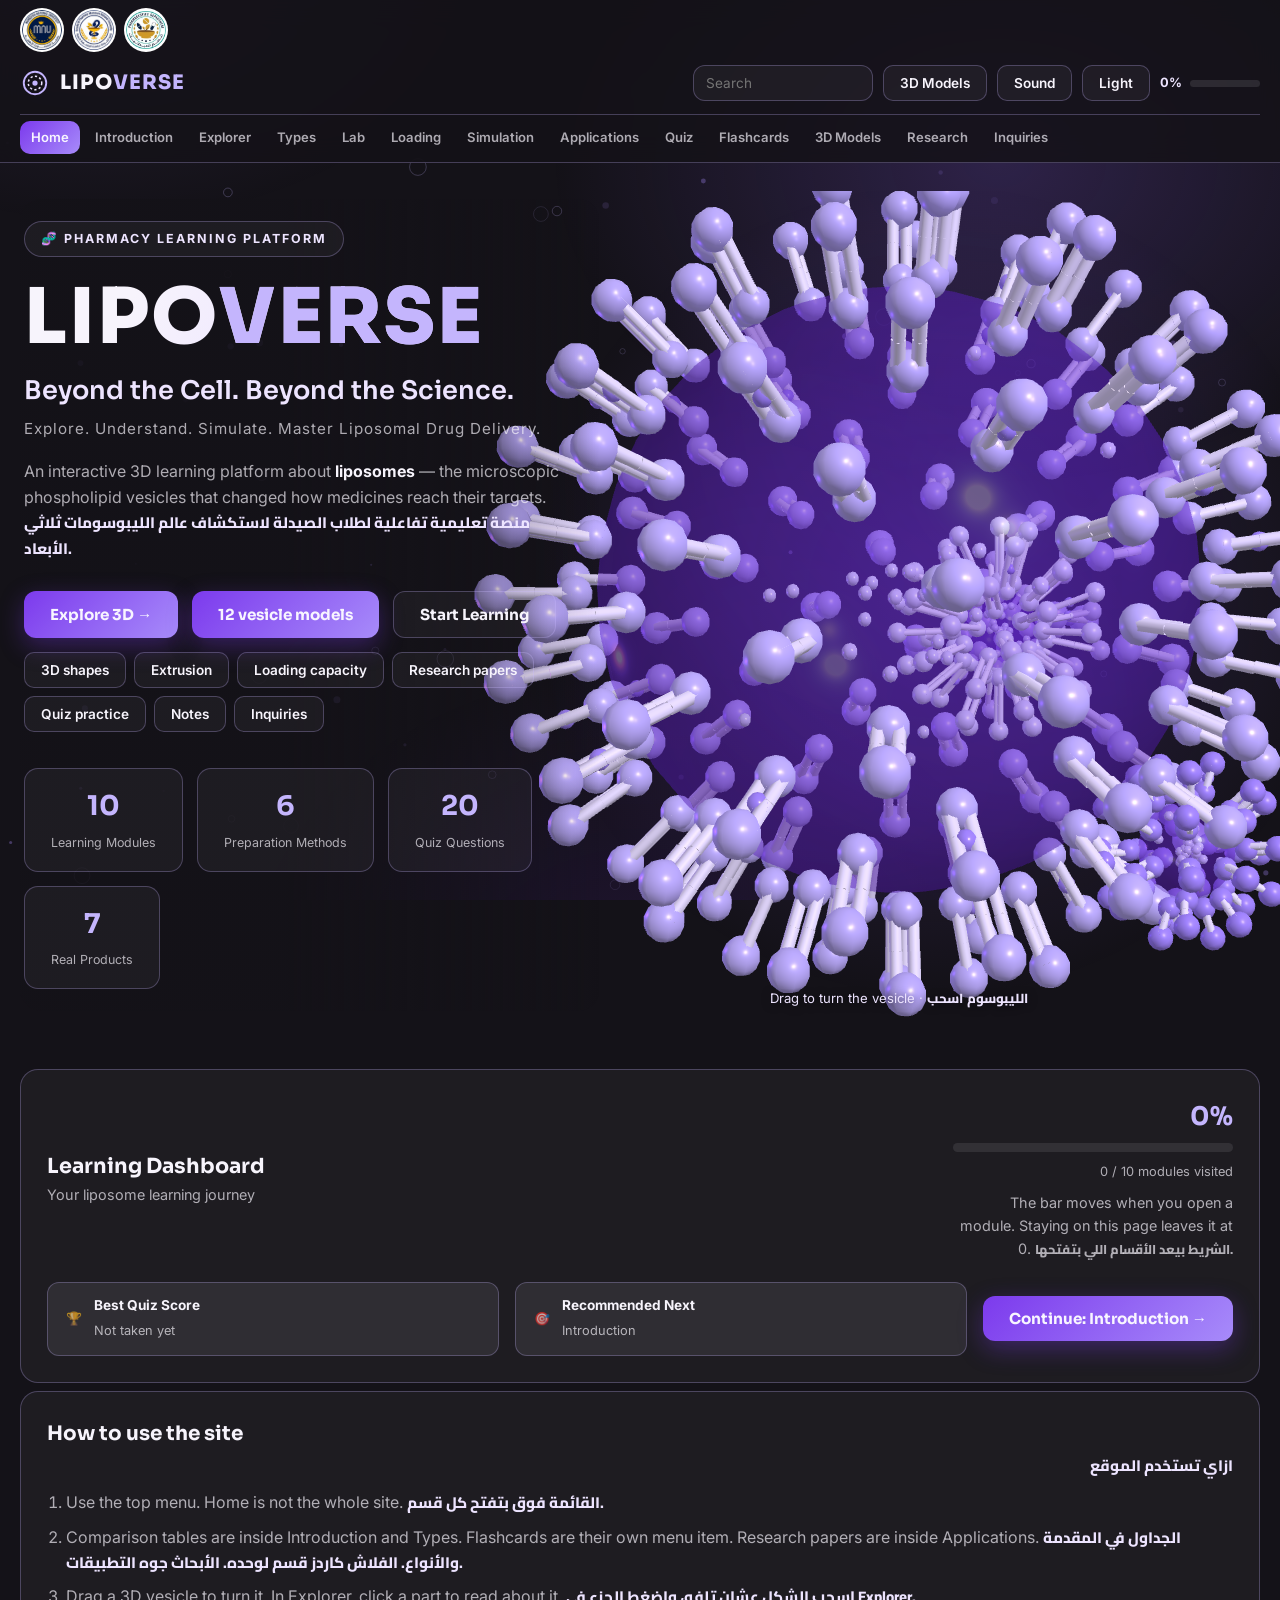
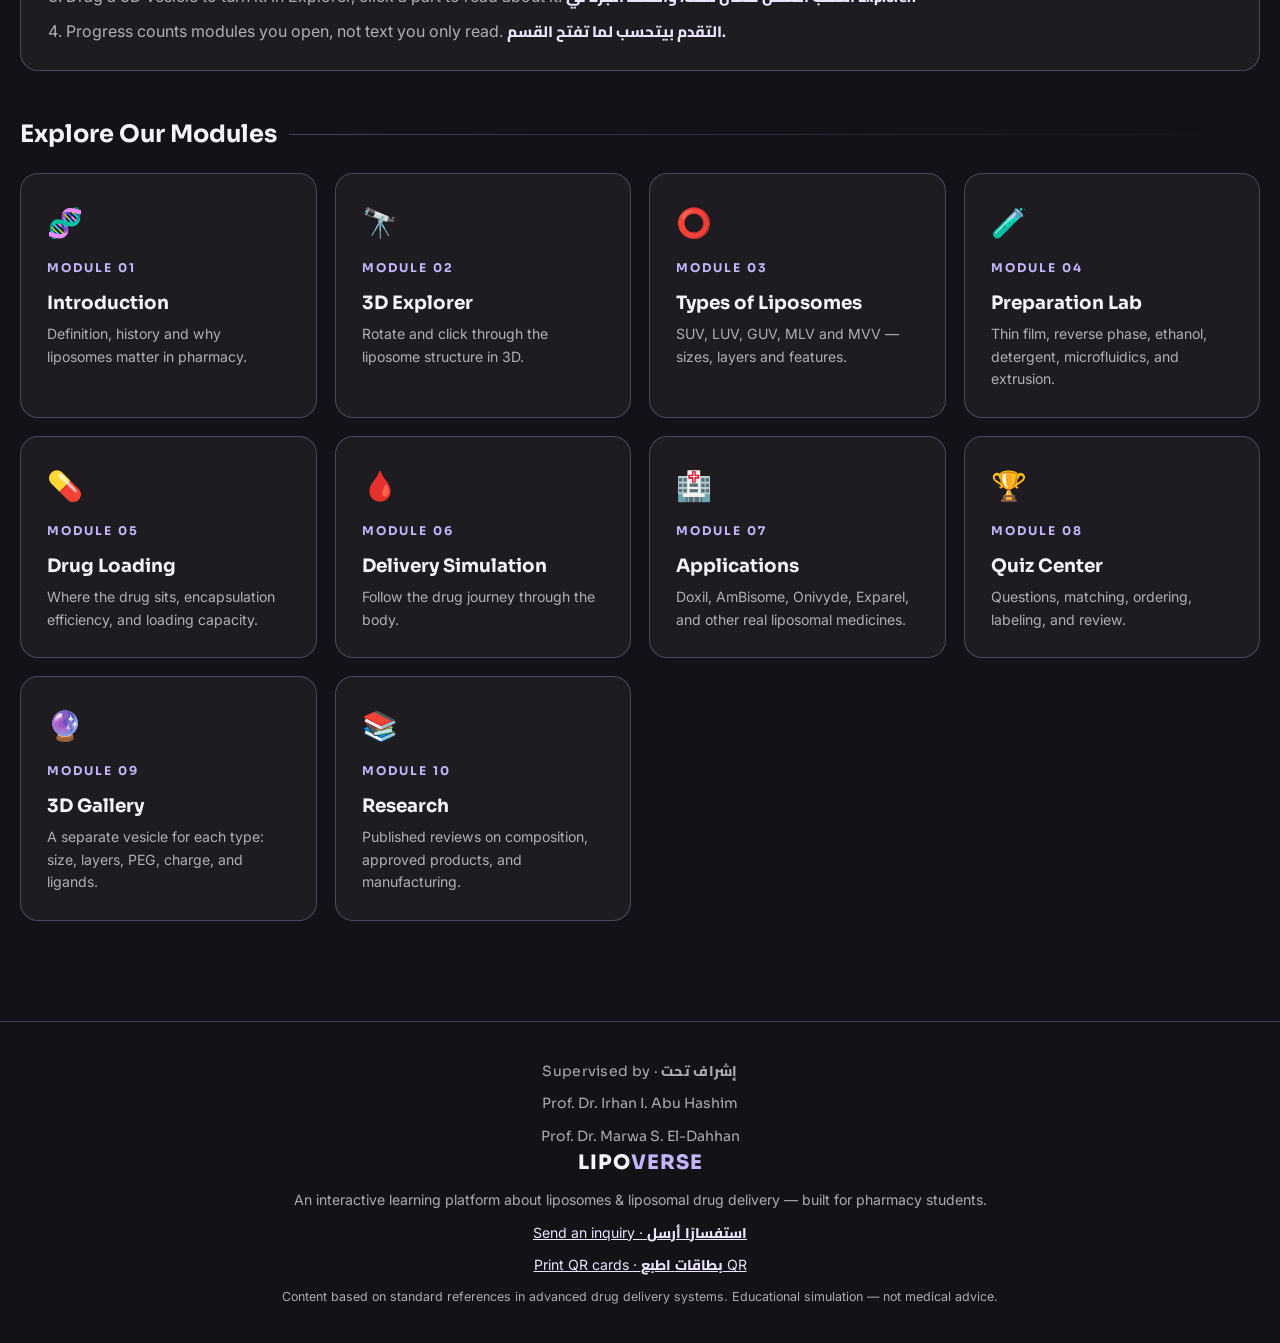
==== index.html @ 0638690c "Move the extra 3D shape buttons below the model. They were sitting above the vesicle and covering th" ====
<!DOCTYPE html>
<html lang="en">
<head>
<meta charset="UTF-8">
<meta name="viewport" content="width=device-width, initial-scale=1.0, viewport-fit=cover">
<title>LIPOVERSE — Explore the Science of Liposomes</title>
<meta name="description" content="LIPOVERSE is an interactive 3D learning platform about liposomes and liposomal drug delivery for pharmacy students.">
<link rel="preconnect" href="https://fonts.googleapis.com">
<link rel="preconnect" href="https://fonts.gstatic.com" crossorigin>
<link href="https://fonts.googleapis.com/css2?family=Sora:wght@400;600;700;800&family=Inter:wght@400;500;600;700&family=Cairo:wght@400;600;700;800&display=swap" rel="stylesheet">
<link rel="stylesheet" href="css/style.css?v=3">
<script type="importmap">
{
  "imports": {
    "three": "./vendor/three.module.min.js",
    "three/addons/": "./vendor/addons/"
  }
}
</script>
</head>
<body>

<canvas id="bg-canvas" aria-hidden="true"></canvas>
<div class="bg-glow" aria-hidden="true"></div>

<!-- ============ NAVBAR ============ -->
<header class="navbar">
  <div class="nav-inner">
    <div class="seal-bar" aria-label="Mansoura National University, Faculty of Pharmacy, Pharmaceutics Department">
      <img src="images/mansoura-national-university.jpg?v=2" alt="Mansoura National University" width="44" height="44">
      <img src="images/faculty-of-pharmacy.jpg?v=2" alt="Faculty of Pharmacy, Mansoura National University" width="44" height="44">
      <img src="images/pharmaceutics-department.jpg" alt="Pharmaceutics Department" width="44" height="44">
    </div>
    <div class="nav-top">
      <a class="logo" href="#home" data-nav="home">
        <span class="logo-mark">
          <svg viewBox="0 0 40 40" width="30" height="30" aria-hidden="true">
            <circle cx="20" cy="20" r="15" fill="none" stroke="#C4B5FD" stroke-width="2.5"/>
            <circle cx="20" cy="20" r="9" fill="none" stroke="#EDE4FF" stroke-width="2" stroke-dasharray="3 3"/>
            <circle cx="20" cy="20" r="3.5" fill="#C4B5FD"/>
          </svg>
        </span>
        <span class="logo-text">LIPO<span>VERSE</span></span>
      </a>
      <div class="nav-tools">
        <div class="search-wrap">
          <input type="search" id="global-search" placeholder="Search" aria-label="Search lessons">
          <div id="search-results" class="search-results" hidden></div>
        </div>
        <button type="button" class="ctrl-btn" data-nav="gallery">3D Models</button>
        <button type="button" class="ctrl-btn theme-btn" id="sound-toggle" aria-pressed="true" title="Liposome sound effects">Sound</button>
        <button type="button" class="ctrl-btn theme-btn" id="theme-toggle" aria-pressed="false">Light</button>
        <div class="nav-progress" title="Your progress">
          <span id="nav-progress-pct">0%</span>
          <div class="nav-progress-bar"><div id="nav-progress-fill"></div></div>
        </div>
      </div>
    </div>
    <nav class="nav-links" id="nav-links">
      <a href="#home" data-nav="home" class="active">Home</a>
      <a href="#intro" data-nav="intro">Introduction</a>
      <a href="#explorer" data-nav="explorer">Explorer</a>
      <a href="#types" data-nav="types">Types</a>
      <a href="#lab" data-nav="lab">Lab</a>
      <a href="#loading" data-nav="loading">Loading</a>
      <a href="#simulation" data-nav="simulation">Simulation</a>
      <a href="#applications" data-nav="applications">Applications</a>
      <a href="#quiz" data-nav="quiz">Quiz</a>
      <a href="#flashcards" data-nav="flashcards">Flashcards</a>
      <a href="#gallery" data-nav="gallery">3D Models</a>
      <a href="#research" data-nav="research">Research</a>
      <a href="#inquiries" data-nav="inquiries">Inquiries</a>
    </nav>
  </div>
</header>

<main id="app">
<div id="bookmark-strip" class="bookmark-strip"></div>

<!-- ============ HOME ============ -->
<section class="section active" id="section-home">
  <div class="hero">
    <div class="hero-stage">
      <canvas id="hero-liposome" role="img" aria-label="Moving three-dimensional liposome"></canvas>
      <p class="hero-stage-caption">Drag to turn the vesicle · اسحب الليبوسوم</p>
    </div>
    <div class="hero-copy">
    <div class="hero-badge">🧬 Pharmacy Learning Platform</div>
    <h1 class="hero-title">LIPO<span>VERSE</span></h1>
    <p class="hero-tagline">Beyond the Cell. Beyond the Science.</p>
    <p class="hero-sub">Explore. Understand. Simulate. Master Liposomal Drug Delivery.</p>
    <p class="hero-desc">
      An interactive 3D learning platform about <strong>liposomes</strong> — the microscopic
      phospholipid vesicles that changed how medicines reach their targets.
      <span class="ar">منصة تعليمية تفاعلية لطلاب الصيدلة لاستكشاف عالم الليبوسومات ثلاثي الأبعاد.</span>
    </p>
    <div class="hero-actions">
      <button class="btn btn-primary" data-goto="explorer">Explore 3D →</button>
      <button class="btn btn-primary" data-goto="gallery">12 vesicle models</button>
      <button class="btn btn-ghost" data-goto="intro">Start Learning</button>
    </div>
    <div class="quick-row">
      <button type="button" class="ctrl-btn" data-goto="gallery">3D shapes</button>
      <button type="button" class="ctrl-btn" data-open-method="extrusion">Extrusion</button>
      <button type="button" class="ctrl-btn" data-goto="capacity">Loading capacity</button>
      <button type="button" class="ctrl-btn" data-goto="research">Research papers</button>
      <button type="button" class="ctrl-btn" data-goto="practice">Quiz practice</button>
      <button type="button" class="ctrl-btn" data-goto="notes">Notes</button>
      <button type="button" class="ctrl-btn" data-goto="inquiries">Inquiries</button>
    </div>
    <div class="hero-stats">
      <div class="stat"><strong>10</strong><span>Learning Modules</span></div>
      <div class="stat"><strong>6</strong><span>Preparation Methods</span></div>
      <div class="stat"><strong>20</strong><span>Quiz Questions</span></div>
      <div class="stat"><strong>7</strong><span>Real Products</span></div>
    </div>
    </div>
  </div>

  <div class="dashboard glass-card">
    <div class="dash-head">
      <div>
        <h2>Learning Dashboard</h2>
        <p>Your liposome learning journey</p>
      </div>
      <div class="dash-progress">
        <strong id="dash-pct">0%</strong>
        <div class="progress-track"><div class="progress-fill" id="dash-fill"></div></div>
        <span id="dash-count">0 / 10 modules visited</span>
        <p class="ee-note">The bar moves when you open a module. Staying on this page leaves it at 0. <span class="ar">الشريط بيعد الأقسام اللي بتفتحها.</span></p>
      </div>
    </div>
    <div class="dash-body">
      <div class="dash-item">
        <span class="dash-icon">🏆</span>
        <div><strong>Best Quiz Score</strong><span id="dash-quiz">Not taken yet</span></div>
      </div>
      <div class="dash-item">
        <span class="dash-icon">🎯</span>
        <div><strong>Recommended Next</strong><span id="dash-next">Introduction to Liposomes</span></div>
      </div>
      <button class="btn btn-primary" id="continue-btn">Continue Learning →</button>
    </div>
  </div>

  <article class="glass-card how-card" id="how-to-use">
    <h2>How to use the site</h2>
    <p class="ar">ازاي تستخدم الموقع</p>
    <ol>
      <li>Use the top menu. Home is not the whole site. <span class="ar">القائمة فوق بتفتح كل قسم.</span></li>
      <li>Comparison tables are inside Introduction and Types. Flashcards are their own menu item. Research papers are inside Applications. <span class="ar">الجداول في المقدمة والأنواع. الفلاش كاردز قسم لوحده. الأبحاث جوه التطبيقات.</span></li>
      <li>Drag a 3D vesicle to turn it. In Explorer, click a part to read about it. <span class="ar">اسحب الشكل عشان تلفه، واضغط الجزء في Explorer.</span></li>
      <li>Progress counts modules you open, not text you only read. <span class="ar">التقدم بيتحسب لما تفتح القسم.</span></li>
    </ol>
  </article>

  <h2 class="section-title">Explore Our Modules</h2>
  <div class="modules-grid" id="modules-grid"></div>
</section>

<!-- ============ INTRODUCTION ============ -->
<section class="section" id="section-intro">
  <div class="page-head">
    <span class="page-chip">Module 01</span>
    <h1>Introduction to Liposomes</h1>
    <p>What are liposomes, where did they come from, and why do they matter in modern pharmacy?</p>
  </div>

  <div class="cards-grid">
    <article class="glass-card info-card">
      <div class="info-icon">🔬</div>
      <h3>Definition</h3>
      <p>Liposomes are microscopic <strong>spherical vesicles</strong> composed of one or more
      <strong>phospholipid bilayers</strong> enclosing an aqueous core. They are the most widely
      studied drug delivery systems in nanomedicine.</p>
      <p class="ar">الليبوسومات هي حويصلات كروية مجهرية تتكون من طبقة أو أكثر من الفوسفوليبيدات وتحيط بقلب مائي.</p>
    </article>

    <article class="glass-card info-card">
      <div class="info-icon">🧫</div>
      <h3>Basic Concept</h3>
      <p>Phospholipids are <strong>amphiphilic</strong> molecules — a water-loving head and
      water-repelling tails. In water, they spontaneously self-assemble into bilayers,
      just like the membranes of our own cells.</p>
      <p class="ar">الفوسفوليبيدات جزيئات مزدوجة المحبة: رأس محب للماء وذيل كاره للماء، فتتجمع تلقائيًا في الماء على شكل طبقات.</p>
    </article>

    <article class="glass-card info-card">
      <div class="info-icon">🎯</div>
      <h3>Why Liposomes?</h3>
      <p>Liposomes improve drug solubility, protect the drug from degradation, prolong
      circulation time, <strong>reduce toxicity</strong>, and can deliver the drug preferentially
      to target tissues with controlled release.</p>
      <p class="ar">تحسّن الليبوسومات ذوبانية الدواء، تحميه من التكسير، تطيل بقاءه في الدم، وتقلل السمية.</p>
    </article>

    <article class="glass-card info-card">
      <div class="info-icon">💊</div>
      <h3>Two Types of Drugs</h3>
      <p>A liposome can carry <strong>both</strong> water-soluble drugs (in the aqueous core)
      and fat-soluble drugs (inside the lipid bilayer) — a unique advantage over most carriers.</p>
      <p class="ar">يمكن لليبوسوم حمل أدوية محبة للماء وأدوية محبة للدهون في نفس الوقت.</p>
    </article>
  </div>

  <h2 class="section-title">History &amp; Development</h2>
  <div class="timeline">
    <div class="tl-item"><span class="tl-year">1965</span><div><strong>Discovery</strong><p>Alec Bangham first describes phospholipid vesicles — liposomes are born.</p></div></div>
    <div class="tl-item"><span class="tl-year">1970s</span><div><strong>First Drug Delivery</strong><p>Liposomes are explored as carriers for drugs, enzymes and vaccines.</p></div></div>
    <div class="tl-item"><span class="tl-year">1980s</span><div><strong>Stealth Liposomes</strong><p>PEGylation ("stealth" coating) prolongs circulation by avoiding the immune system.</p></div></div>
    <div class="tl-item"><span class="tl-year">1995</span><div><strong>Doxil® Approved</strong><p>The first FDA-approved liposomal drug — liposomal doxorubicin.</p></div></div>
    <div class="tl-item"><span class="tl-year">Today</span><div><strong>Smart Liposomes</strong><p>Targeted, triggered-release and theranostic liposomes in clinical trials.</p></div></div>
  </div>

  <h2 class="section-title">Liposomes vs Conventional Drug Delivery</h2>
  <div class="table-wrap glass-card">
    <table class="compare-table">
      <thead><tr><th>Feature</th><th>Conventional (Free Drug)</th><th>Liposomal Delivery</th></tr></thead>
      <tbody>
        <tr><td>Distribution</td><td>Throughout the whole body</td><td>Preferentially to target tissues</td></tr>
        <tr><td>Half-life</td><td>Short — rapid clearance</td><td>Prolonged circulation</td></tr>
        <tr><td>Toxicity</td><td>High — affects healthy organs</td><td>Reduced — drug is shielded</td></tr>
        <tr><td>Solubility</td><td>Poor for hydrophobic drugs</td><td>Carries both hydrophilic &amp; lipophilic drugs</td></tr>
        <tr><td>Release</td><td>Immediate burst</td><td>Sustained / controlled release</td></tr>
      </tbody>
    </table>
  </div>

  <div class="next-bar">
    <span>Next: explore the liposome in 3D</span>
    <button class="btn btn-primary" data-goto="explorer">Open 3D Explorer →</button>
  </div>
</section>

<!-- ============ 3D EXPLORER ============ -->
<section class="section" id="section-explorer">
  <div class="page-head">
    <span class="page-chip">Module 02</span>
    <h1>3D Liposome Explorer</h1>
    <p>Rotate, zoom and click on each part of the liposome to discover its function.</p>
  </div>

  <div class="explorer-layout">
    <div class="explorer-view glass-card">
      <div id="explorer-canvas-wrap"></div>
      <div class="explorer-hint">🖱️ Drag to rotate · Scroll to zoom · Click a part to learn</div>
      <div class="explorer-controls">
        <button class="ctrl-btn" id="btn-cutaway">✂️ Cutaway View</button>
        <button class="ctrl-btn" id="btn-drugs">💊 Show Drug Locations</button>
        <button class="ctrl-btn active" id="btn-rotate">🔄 Auto-Rotate</button>
        <button class="ctrl-btn" id="btn-reset-view">⟲ Reset View</button>
      </div>
      <div class="layer-toggles">
        <label><input type="checkbox" id="layer-heads" checked> Heads</label>
        <label><input type="checkbox" id="layer-tails" checked> Tails</label>
        <label><input type="checkbox" id="layer-chol" checked> Cholesterol</label>
        <label><input type="checkbox" id="layer-core" checked> Aqueous Core</label>
      </div>
      <div class="shape-panel below-model">
        <h2>Other 3D shapes</h2>
        <p>This page shows one detailed vesicle. The twelve buttons open a separate orbitable model for each type and surface.</p>
        <p class="ar">الأشكال التانية تحت النموذج. دوس على أي اسم وهيفتح الموديل ثلاثي الأبعاد.</p>
        <div class="gallery-picks" data-shape-row></div>
      </div>
    </div>

    <aside class="explorer-side">
      <div class="glass-card part-list">
        <h3>Structure Parts</h3>
        <div id="part-buttons"></div>
      </div>
      <div class="glass-card part-info" id="part-info">
        <h3>Select a part</h3>
        <p>Click any part of the 3D model — or use the list — to see what it does.</p>
      </div>
    </aside>
  </div>

  <div class="next-bar">
    <span>Next: the different types of liposomes</span>
    <button class="btn btn-primary" data-goto="types">Explore Types →</button>
  </div>
</section>

<!-- ============ 3D GALLERY ============ -->
<section class="section" id="section-gallery">
  <div class="page-head">
    <span class="page-chip">12 models</span>
    <h1>3D vesicle models</h1>
    <p>Pick a shape: SUV, LUV, GUV, MLV, OLV, MVV, PEGylated, Cationic, Anionic, Targeted, pH-sensitive, or Thermosensitive. Drag to rotate and scroll to zoom.</p>
    <p class="ar">اختار الشكل من الأزرار اللي تحت الموديل.</p>
  </div>
  <div class="glass-card gallery-stage">
    <canvas id="gallery-canvas"></canvas>
    <div class="explorer-hint">Drag to rotate · Scroll to zoom</div>
    <div class="gallery-picks" id="gallery-picks"></div>
    <div class="gallery-caption">
      <h2 id="gallery-name">SUV</h2>
      <p id="gallery-blurb"></p>
    </div>
  </div>
  <p class="note">Sizes and surface details are teaching models. Reported ranges vary by reference and by how the batch was made.</p>
  <div class="next-bar">
    <span>Next: compare the types in a table</span>
    <button class="btn btn-primary" data-goto="types">Types table →</button>
  </div>
</section>

<!-- ============ TYPES ============ -->
<section class="section" id="section-types">
  <div class="page-head">
    <span class="page-chip">Module 03</span>
    <h1>Types of Liposomes</h1>
    <p>Select a type to see how its structure changes — number of bilayers and internal compartments.</p>
    <button type="button" class="bookmark-btn" data-bookmark="types">☆ Save</button>
  </div>

  <div class="shape-panel glass-card">
    <h2>Open this type in 3D</h2>
    <p class="ar">الأشكال ثلاثية الأبعاد مش الرسم اللي تحت. دوس على الاسم.</p>
    <div class="gallery-picks" data-shape-row></div>
  </div>

  <div class="type-selector" id="type-selector"></div>

  <div class="type-layout">
    <div class="glass-card type-viz">
      <div id="type-svg-wrap"></div>
      <div class="type-viz-caption" id="type-caption"></div>
    </div>
    <div class="glass-card type-details" id="type-details"></div>
  </div>

  <h2 class="section-title">Comparison Table</h2>
  <div class="table-wrap glass-card">
    <table class="compare-table" id="types-table">
      <thead><tr><th>Type</th><th>Full Name</th><th>Size Range</th><th>Bilayers</th><th>Key Feature</th></tr></thead>
      <tbody></tbody>
    </table>
  </div>
  <p class="note">⚠️ Note: size ranges and classifications may vary between references and preparation methods.</p>

  <div class="next-bar">
    <span>Next: how liposomes are prepared</span>
    <button class="btn btn-primary" data-goto="lab">Enter the Lab →</button>
  </div>
</section>

<!-- ============ PREPARATION LAB ============ -->
<section class="section" id="section-lab">
  <div class="page-head">
    <span class="page-chip">Module 04</span>
    <h1>Virtual Preparation Lab</h1>
    <p>Principle, materials, steps, advantages, and limitations for each preparation method.</p>
    <button type="button" class="bookmark-btn" data-bookmark="lab">☆ Save</button>
  </div>

  <div class="lab-tabs" id="lab-tabs"></div>
  <div class="glass-card lab-panel" id="lab-panel"></div>

  <div class="next-bar">
    <span>Next: where does the drug go inside?</span>
    <button class="btn btn-primary" data-goto="loading">Drug Loading →</button>
  </div>
</section>

<!-- ============ DRUG LOADING ============ -->
<section class="section" id="section-loading">
  <div class="page-head">
    <span class="page-chip">Module 05</span>
    <h1>Drug Loading Simulator</h1>
    <p>Choose a drug type and watch where it is loaded inside the liposome.</p>
  </div>

  <div class="loading-controls">
    <button class="ctrl-btn active" id="load-hydrophilic">💧 Hydrophilic Drug</button>
    <button class="ctrl-btn" id="load-lipophilic">🫧 Lipophilic Drug</button>
    <span class="loading-note" id="loading-note">Water-soluble drugs dissolve in the aqueous core.</span>
  </div>

  <div class="loading-layout">
    <div class="glass-card loading-viz">
      <canvas id="loading-canvas" width="520" height="520"></canvas>
      <div class="legend">
        <span><i class="dot dot-core"></i> Aqueous Core</span>
        <span><i class="dot dot-bilayer"></i> Lipid Bilayer</span>
        <span><i class="dot dot-drug"></i> Drug Molecules</span>
      </div>
    </div>

    <div class="loading-side">
      <div class="glass-card info-card">
        <h3>💧 Hydrophilic Drugs</h3>
        <p>Loaded in the <strong>aqueous core</strong>. Examples: doxorubicin HCl, cisplatin, methotrexate.</p>
      </div>
      <div class="glass-card info-card">
        <h3>🫧 Lipophilic Drugs</h3>
        <p>Loaded inside the <strong>lipid bilayer</strong>, among the fatty tails. Examples: paclitaxel, amphotericin B, curcumin.</p>
      </div>
      <div class="glass-card info-card">
        <h3>📦 Passive Loading</h3>
        <p>Drug is present <strong>during</strong> vesicle formation. Simple, but encapsulation efficiency is often low for hydrophilic drugs.</p>
      </div>
      <div class="glass-card info-card">
        <h3>🚀 Active (Remote) Loading</h3>
        <p>Drug is loaded <strong>after</strong> formation, driven by a pH or ion gradient (e.g. ammonium sulfate gradient for doxorubicin). Encapsulation efficiency can reach ~98%.</p>
      </div>
      <div class="glass-card ee-card">
        <h3>🧮 Encapsulation Efficiency</h3>
        <p class="formula">EE% = (Encapsulated drug ÷ Total drug) × 100</p>
        <label>Total drug: <input type="number" id="ee-total" value="100" min="1"> mg</label>
        <label>Encapsulated: <input type="number" id="ee-enc" value="85" min="0"> mg</label>
        <div class="ee-result">EE = <strong id="ee-value">85%</strong></div>
        <p id="ee-warn" class="ee-note"></p>
      </div>
    </div>
  </div>

  <div class="capacity-panel glass-card" id="capacity-panel">
    <h3>Drug-loading capacity</h3>
    <p class="ee-note">Encapsulation efficiency is the fraction of added drug that ended up inside. Loading capacity is how much drug mass the formulation mass can carry.</p>
    <div class="cap-grid">
      <label>Drug added (mg)<input id="cap-added" type="number" min="0" step="0.1" value="10"></label>
      <label>Drug trapped inside (mg)<input id="cap-trapped" type="number" min="0" step="0.1" value="8"></label>
      <label>Total formulation mass (mg)<input id="cap-total" type="number" min="0" step="0.1" value="100"></label>
    </div>
    <div class="cap-out">
      <div><span>Encapsulation efficiency</span><strong id="cap-ee">—</strong></div>
      <div><span>Drug-loading capacity</span><strong id="cap-dlc">—</strong></div>
    </div>
    <p id="cap-warn" class="ee-note"></p>
  </div>

  <div class="next-bar">
    <span>Next: follow the drug's journey in the body</span>
    <button class="btn btn-primary" data-goto="simulation">Run Simulation →</button>
  </div>
</section>

<!-- ============ SIMULATION ============ -->
<section class="section" id="section-simulation">
  <div class="page-head">
    <span class="page-chip">Module 06</span>
    <h1>Drug Delivery Simulation</h1>
    <p>Follow a liposome on its journey through the body — from injection to drug release.</p>
  </div>

  <div class="sim-layout">
    <div class="glass-card sim-stage">
      <canvas id="sim-canvas" width="900" height="460"></canvas>
      <div class="sim-controls">
        <button class="ctrl-btn" id="sim-play">▶ Play</button>
        <button class="ctrl-btn" id="sim-next">Next Stage ⏭</button>
        <button class="ctrl-btn" id="sim-reset">⟲ Reset</button>
        <span class="sim-stage-label" id="sim-stage-label">Stage 1 / 5 — Administration</span>
      </div>
    </div>
    <aside class="glass-card sim-info" id="sim-info"></aside>
  </div>
  <p id="sim-caveat" class="sim-caveat">This is one teaching pathway: circulation, leaky-tumor accumulation, cell contact, uptake, and release. Real liposomes do not all follow it. Some release drug outside the cell, some fuse, some are cleared by liver and spleen macrophages, and some products act locally rather than in a tumor.</p>

  <div class="next-bar">
    <span>Next: real liposomal medicines</span>
    <button class="btn btn-primary" data-goto="applications">See Applications →</button>
  </div>
</section>

<!-- ============ APPLICATIONS ============ -->
<section class="section" id="section-applications">
  <div class="page-head">
    <span class="page-chip">Module 07</span>
    <h1>Pharmaceutical Applications</h1>
    <p>Teaching examples of real liposomal medicines. Not a full catalog, and not a dosing guide.</p>
  </div>
  <div class="apps-grid" id="apps-grid"></div>

  <h2 class="section-title" id="research-block">Research</h2>
  <p>Published reviews. Each link opens the paper or its PubMed record. Read it before citing a number.</p>
  <div class="research-list" id="research-list"></div>

  <div class="next-bar">
    <span>Next: test yourself</span>
    <button class="btn btn-primary" data-goto="quiz">Quiz Center →</button>
  </div>
</section>

<!-- ============ QUIZ ============ -->
<section class="section" id="section-quiz">
  <div class="page-head">
    <span class="page-chip">Module 08</span>
    <h1>Quiz &amp; Challenge Center</h1>
    <p>Test your knowledge — every answer comes with a scientific explanation.</p>
  </div>
  <div class="glass-card quiz-card" id="quiz-card"></div>

  <div class="quiz-extra" id="quiz-extra">
    <h2 class="section-title">Practice</h2>
    <div class="quiz-extra-grid">
      <article class="glass-card">
        <h3>Match the pairs</h3>
        <div id="match-board" class="match-board"></div>
      </article>
      <article class="glass-card">
        <h3>Order the pathway</h3>
        <p class="ee-note">Move each step up until the sequence matches the simulation. Other biological routes exist.</p>
        <ol id="order-list" class="order-list"></ol>
        <button type="button" class="ctrl-btn" id="order-check">Check order</button>
        <p id="order-status" class="ee-note"></p>
      </article>
      <article class="glass-card">
        <h3>Label the four parts</h3>
        <p class="ee-note">Drag a name onto a part, or select a name and then click the part.</p>
        <div id="label-board" class="label-board"></div>
        <div id="label-bank" class="label-bank"></div>
        <p id="label-status" class="ee-note"></p>
      </article>
      <article class="glass-card">
        <h3>Review missed questions</h3>
        <button type="button" class="ctrl-btn" id="review-btn">Show review</button>
        <div id="review-box" hidden></div>
      </article>
    </div>
  </div>
</section>

<!-- ============ FLASHCARDS ============ -->
<section class="section" id="section-flashcards">
  <div class="page-head">
    <span class="page-chip">Study Tools</span>
    <h1>Flashcards &amp; Glossary</h1>
    <p>Quick revision cards and a scientific glossary with Arabic explanations.</p>
  </div>

  <div class="flash-wrap">
    <div class="flash-card" id="flash-card">
      <div class="flash-inner">
        <div class="flash-face flash-front">
          <span class="flash-tag">Term</span>
          <h3 id="flash-term"></h3>
          <span class="flash-hint">Click to flip ↻</span>
        </div>
        <div class="flash-face flash-back">
          <span class="flash-tag">Definition</span>
          <p id="flash-def"></p>
          <p class="ar" id="flash-ar"></p>
        </div>
      </div>
    </div>
    <div class="flash-controls">
      <button class="ctrl-btn" id="flash-prev">← Prev</button>
      <span id="flash-counter">1 / 10</span>
      <button class="ctrl-btn" id="flash-next">Next →</button>
      <button class="ctrl-btn" id="flash-shuffle">🔀 Shuffle</button>
    </div>
  </div>

  <h2 class="section-title">Scientific Glossary</h2>
  <div class="glossary-search">
    <input type="search" id="glossary-search" placeholder="🔍 Search a term…">
  </div>
  <div class="glossary-grid" id="glossary-grid"></div>

  <h2 class="section-title" id="notes-block">Notes</h2>
  <div class="glass-card notes-card">
    <p class="ee-note">Saved in this browser. Download makes a plain text file.</p>
    <textarea id="study-notes" rows="8" placeholder="Write a reminder, a question, or a citation…"></textarea>
    <button type="button" class="btn btn-primary" id="download-notes">Download notes</button>
  </div>
</section>

<!-- ============ INQUIRIES ============ -->
<section class="section" id="section-inquiries">
  <div class="page-head">
    <span class="page-chip">Contact</span>
    <h1>Inquiries</h1>
    <p>Ask about a lesson, a figure, or the platform. The reply goes to the email you enter.</p>
    <p class="ar">أرسل استفسارك هنا. الرد هيوصل على البريد اللي هتكتبه.</p>
  </div>
  <form class="glass-card inquiry-form" id="inquiry-form" action="/api/contact" method="post">
    <div class="inquiry-grid">
      <label>Name · الاسم
        <input id="inquiry-name" name="name" type="text" autocomplete="name" maxlength="80" required>
      </label>
      <label>Email · البريد
        <input id="inquiry-email" name="email" type="email" inputmode="email" autocomplete="email" maxlength="254" required>
      </label>
    </div>
    <label>Inquiry · الاستفسار
      <textarea id="inquiry-message" name="message" rows="6" maxlength="3000" required placeholder="Write your question…"></textarea>
    </label>
    <div class="inquiry-honeypot" aria-hidden="true">
      <label for="inquiry-website">Leave this empty</label>
      <input id="inquiry-website" name="website" type="text" tabindex="-1" autocomplete="off">
    </div>
    <p class="ee-note">Do not send private medical details or passwords through this form.</p>
    <div class="inquiry-actions">
      <button class="btn btn-primary" type="submit">Send inquiry</button>
      <p id="inquiry-status" class="inquiry-status" role="status" aria-live="polite"></p>
    </div>
  </form>
</section>

</main>

<footer class="footer">
  <div class="footer-inner">
    <p class="credit-kicker">Supervised by · تحت إشراف</p>
    <p class="supervisor-name">Prof. Dr. Irhan I. Abu Hashim</p>
    <p class="supervisor-name">Prof. Dr. Marwa S. El-Dahhan</p>
    <span class="logo-text">LIPO<span>VERSE</span></span>
    <p>An interactive learning platform about liposomes &amp; liposomal drug delivery — built for pharmacy students.</p>
    <p><a href="#inquiries" data-nav="inquiries">Send an inquiry · أرسل استفسارًا</a></p>
    <p><a href="print/">Print QR cards · اطبع بطاقات QR</a></p>
    <p class="footer-note">Content based on standard references in advanced drug delivery systems. Educational simulation — not medical advice.</p>
  </div>
</footer>

<script src="js/sound.js?v=3"></script>
<script src="js/main.js"></script>
<script src="js/sim.js"></script>
<script type="module">
  import { initUpgrade } from './js/upgrade.js';
  initUpgrade();
</script>
</body>
</html>
---- css/style.css ----
/* ============================================================
   LIPOVERSE — Dark Scientific Design System
   Charcoal #141218 · Lifted charcoal #241F2E · Violet #C4B5FD
   Pale violet #EDE4FF · Soft white #F7F4FC
   ============================================================ */
:root {
  --bg: #141218;
  --bg-2: #241F2E;
  --teal: #C4B5FD;
  --teal-dark: #8B5CF6;
  --cyan: #EDE4FF;
  --light: #F7F4FC;
  --muted: rgba(247, 244, 252, 0.68);
  --faint: rgba(247, 244, 252, 0.42);
  --border: rgba(196, 181, 253, 0.28);
  --glass: rgba(255, 255, 255, 0.045);
  --glass-strong: rgba(255, 255, 255, 0.08);
  --danger: #ff7a9a;
  --amber: #E9D5FF;
  --hero-scrim: rgba(20, 18, 24, 0.82);
  --radius: 18px;
  --font-display: 'Sora', sans-serif;
  --font-body: 'Inter', sans-serif;
  --font-ar: 'Cairo', sans-serif;
  --nav-h: 148px;
}

* { margin: 0; padding: 0; box-sizing: border-box; }

html { scroll-behavior: smooth; }

body {
  font-family: var(--font-body);
  background: var(--bg);
  color: var(--light);
  min-height: 100vh;
  overflow-x: hidden;
  line-height: 1.6;
}

::selection { background: var(--teal); color: var(--bg); }

::-webkit-scrollbar { width: 10px; height: 8px; }
::-webkit-scrollbar-track { background: var(--bg); }
::-webkit-scrollbar-thumb { background: var(--bg-2); border-radius: 6px; }
::-webkit-scrollbar-thumb:hover { background: var(--teal-dark); }

#bg-canvas {
  position: fixed; inset: 0; z-index: 0;
  width: 100%; height: 100%;
  pointer-events: none; opacity: 0.55;
}

.bg-glow {
  position: fixed; inset: 0; z-index: 0; pointer-events: none;
  background:
    radial-gradient(720px 520px at 78% 18%, rgba(139, 92, 246, 0.22), transparent 62%),
    radial-gradient(680px 480px at 8% -6%, rgba(167, 139, 250, 0.12), transparent 58%),
    radial-gradient(640px 520px at 50% 110%, rgba(76, 29, 149, 0.2), transparent 62%);
}

.ar { font-family: var(--font-ar); font-weight: 800; direction: rtl; text-align: right; color: var(--cyan); font-size: 0.95em; }
.ar-inline { font-family: var(--font-ar); font-weight: 800; unicode-bidi: isolate; }
#sound-toggle[aria-pressed="false"] { opacity: 0.62; }

/* ---------- Navbar ---------- */
.navbar {
  position: fixed; top: 0; left: 0; right: 0; z-index: 100;
  background: rgba(20, 18, 24, 0.86);
  backdrop-filter: blur(14px); -webkit-backdrop-filter: blur(14px);
  border-bottom: 1px solid var(--border);
  padding-top: env(safe-area-inset-top);
}
.nav-inner {
  max-width: 1280px; margin: 0 auto; padding: 0 20px;
  display: flex; flex-direction: column;
}
.seal-bar {
  display: flex; align-items: center; gap: 8px; padding: 8px 0 0;
}
.seal-bar img {
  width: 44px; height: 44px; flex-shrink: 0; object-fit: contain;
  background: #fff; border-radius: 50%; padding: 2px;
}
.nav-top {
  display: flex; align-items: center; justify-content: space-between; gap: 16px;
  height: 62px;
}
.logo { display: flex; align-items: center; gap: 10px; text-decoration: none; flex-shrink: 0; }
.logo-mark { display: flex; animation: spin 14s linear infinite; }
@keyframes spin { to { transform: rotate(360deg); } }
.logo-text { font-family: var(--font-display); font-weight: 800; font-size: 1.25rem; letter-spacing: 1px; color: var(--light); }
.logo-text span { color: var(--teal); }

.nav-links {
  display: flex; gap: 4px; align-items: center; width: 100%;
  overflow: visible; flex-wrap: wrap;
  border-top: 1px solid var(--border); height: auto; padding: 6px 0 8px;
}
.nav-links a {
  color: var(--muted); text-decoration: none; font-size: 0.82rem; font-weight: 600;
  padding: 6px 11px; border-radius: 10px; white-space: nowrap; transition: all 0.25s;
}
.nav-links a:hover { color: var(--light); background: var(--glass-strong); }
.nav-links a.active { color: #F8F5FF; background: linear-gradient(135deg, #7C3AED, #A78BFA); }

.nav-progress { display: flex; align-items: center; gap: 8px; flex-shrink: 0; }
.nav-progress span { font-size: 0.8rem; font-weight: 700; color: var(--cyan); }
.nav-progress-bar { width: 70px; height: 7px; background: rgba(255,255,255,0.1); border-radius: 99px; overflow: hidden; }
.nav-progress-bar div { height: 100%; width: 0%; background: linear-gradient(90deg, var(--teal), var(--cyan)); border-radius: 99px; transition: width 0.5s; }

/* ---------- Layout ---------- */
main { position: relative; z-index: 1; max-width: 1280px; margin: 0 auto; padding: calc(var(--nav-h) + 28px) 20px 40px; }
.section { display: none; animation: fadeUp 0.45s ease both; }
.section.active { display: block; }
@keyframes fadeUp { from { opacity: 0; transform: translateY(14px); } to { opacity: 1; transform: none; } }

.page-head { margin-bottom: 30px; position: relative; }
.page-head:has(.bookmark-btn) { padding-right: 96px; }
.lead { color: var(--muted); max-width: 720px; margin: -6px 0 18px; }
.page-chip {
  display: inline-block; font-size: 0.72rem; font-weight: 700; letter-spacing: 2px;
  text-transform: uppercase; color: var(--teal); border: 1px solid var(--border);
  padding: 5px 12px; border-radius: 99px; margin-bottom: 12px; background: var(--glass);
}
.page-head h1 { font-family: var(--font-display); font-size: clamp(1.9rem, 4vw, 2.7rem); font-weight: 800; }
.page-head p { color: var(--muted); margin-top: 6px; max-width: 720px; }

.section-title {
  font-family: var(--font-display); font-size: 1.5rem; font-weight: 700;
  margin: 44px 0 20px; display: flex; align-items: center; gap: 12px;
}
.section-title::after { content: ''; flex: 1; height: 1px; background: linear-gradient(90deg, var(--border), transparent); }

.glass-card {
  background: var(--glass); border: 1px solid var(--border); border-radius: var(--radius);
  backdrop-filter: blur(10px); -webkit-backdrop-filter: blur(10px);
  padding: 26px;
}

/* ---------- Buttons ---------- */
.btn {
  font-family: var(--font-display); font-weight: 700; font-size: 0.95rem;
  padding: 13px 26px; border-radius: 12px; border: none; cursor: pointer;
  transition: all 0.25s; display: inline-flex; align-items: center; gap: 8px;
}
.btn-primary { background: linear-gradient(135deg, #7C3AED, #A78BFA); color: #F8F5FF; box-shadow: 0 8px 24px rgba(124,58,237,0.34); }
.btn-primary:hover { transform: translateY(-2px); box-shadow: 0 12px 30px rgba(167,139,250,0.46); }
.btn-ghost { background: var(--glass); color: var(--light); border: 1px solid var(--border); }
.btn-ghost:hover { border-color: var(--teal); color: var(--cyan); transform: translateY(-2px); }

.ctrl-btn {
  font-family: var(--font-body); font-weight: 600; font-size: 0.85rem;
  padding: 9px 16px; border-radius: 10px; cursor: pointer;
  background: var(--glass); color: var(--light); border: 1px solid var(--border);
  transition: all 0.2s;
}
.ctrl-btn:hover { border-color: var(--teal); color: var(--cyan); }
.ctrl-btn.active { background: linear-gradient(135deg, #7C3AED, #A78BFA); color: #F8F5FF; border-color: transparent; }

/* ---------- Hero ---------- */
.hero {
  position: relative; min-height: min(84vh, 820px); padding: 8px 0 12px;
}
.hero-copy {
  position: relative; z-index: 1; text-align: left; max-width: min(580px, 54%);
  padding: 22px 28px 22px 4px; border-radius: 22px;
  background: linear-gradient(90deg, var(--hero-scrim) 0%, var(--hero-scrim) 46%, transparent 100%);
}
.hero-stage {
  position: absolute; top: 0; bottom: 0; right: -8%; width: min(920px, 76%); z-index: 0;
  background: radial-gradient(circle at 54% 48%, rgba(139, 92, 246, 0.22), transparent 62%);
}
#hero-liposome { position: absolute; inset: 0; width: 100%; height: 100%; display: block; cursor: grab; touch-action: none; background: transparent; }
.hero-stage-caption {
  position: absolute; left: 16px; right: 16px; bottom: 14px; margin: 0; text-align: center;
  color: var(--cyan); font-size: 0.82rem; pointer-events: none;
  text-shadow: 0 1px 8px rgba(20, 18, 24, 0.8);
}
.hero-badge {
  display: inline-block; font-size: 0.78rem; font-weight: 700; letter-spacing: 2px;
  text-transform: uppercase; color: var(--cyan); border: 1px solid var(--border);
  padding: 7px 16px; border-radius: 99px; background: var(--glass); margin-bottom: 22px;
}
.hero-title {
  font-family: var(--font-display); font-weight: 800;
  font-size: clamp(2.8rem, 6vw, 5.2rem); line-height: 1; letter-spacing: 2px;
  background: linear-gradient(120deg, var(--light) 20%, var(--cyan) 55%, var(--teal) 90%);
  -webkit-background-clip: text; background-clip: text; -webkit-text-fill-color: transparent;
}
.hero-title span { -webkit-text-fill-color: var(--teal); }
.hero-tagline { font-family: var(--font-display); font-size: clamp(1.1rem, 2.6vw, 1.6rem); font-weight: 600; color: var(--cyan); margin-top: 14px; }
.hero-sub { color: var(--muted); letter-spacing: 1px; margin-top: 6px; font-size: 0.95rem; }
.hero-desc { max-width: 640px; margin: 18px 0 0; color: var(--muted); }
.hero-desc strong { color: var(--light); }
.hero-actions { display: flex; gap: 14px; justify-content: flex-start; margin-top: 30px; flex-wrap: wrap; }
.quick-row { display: flex; gap: 8px; justify-content: flex-start; margin-top: 14px; flex-wrap: wrap; }
.shape-panel { margin: 0 0 22px; }
.shape-panel.below-model { margin: 18px 0 0; padding-top: 8px; border-top: 1px solid var(--border); }
.shape-panel h2 { font-family: var(--font-display); font-size: 1.2rem; margin-bottom: 6px; }
.shape-panel p { color: var(--muted); }
.shape-panel .ar { margin: 6px 0 12px; }
.hero-stats { display: flex; gap: 14px; justify-content: flex-start; margin-top: 36px; flex-wrap: wrap; }
.stat {
  background: var(--glass); border: 1px solid var(--border); border-radius: 14px;
  padding: 16px 26px; min-width: 130px; text-align: center;
}
.stat strong { display: block; font-family: var(--font-display); font-size: 1.7rem; color: var(--teal); }
.stat span { font-size: 0.78rem; color: var(--muted); }

/* ---------- Dashboard ---------- */
.dashboard { margin-top: 46px; }
.dash-head { display: flex; justify-content: space-between; align-items: center; gap: 20px; flex-wrap: wrap; }
.dash-head h2 { font-family: var(--font-display); font-size: 1.3rem; }
.dash-head p { color: var(--muted); font-size: 0.9rem; }
.dash-progress { text-align: right; min-width: 220px; }
.dash-progress strong { font-family: var(--font-display); font-size: 1.6rem; color: var(--teal); }
.progress-track { height: 9px; background: rgba(255,255,255,0.09); border-radius: 99px; overflow: hidden; margin: 6px 0; }
.progress-fill { height: 100%; width: 0%; background: linear-gradient(90deg, var(--teal), var(--cyan)); border-radius: 99px; transition: width 0.6s; }
.dash-progress span { font-size: 0.8rem; color: var(--muted); }
.dash-body { display: flex; gap: 16px; align-items: center; margin-top: 22px; flex-wrap: wrap; }
.dash-item { display: flex; gap: 12px; align-items: center; background: var(--glass-strong); border: 1px solid var(--border); border-radius: 12px; padding: 12px 18px; flex: 1; min-width: 220px; }
.dash-icon { font-size: 1.5rem; }
.dash-item strong { display: block; font-size: 0.85rem; }
.dash-item span { font-size: 0.8rem; color: var(--muted); }

/* ---------- Module cards ---------- */
.modules-grid { display: grid; grid-template-columns: repeat(auto-fill, minmax(260px, 1fr)); gap: 18px; }
.module-card {
  cursor: pointer; transition: all 0.3s; position: relative; overflow: hidden;
}
.module-card::before {
  content: ''; position: absolute; top: 0; left: 0; right: 0; height: 3px;
  background: linear-gradient(90deg, var(--teal), var(--cyan)); opacity: 0; transition: opacity 0.3s;
}
.module-card:hover { transform: translateY(-5px); border-color: var(--teal); box-shadow: 0 16px 34px rgba(0,0,0,0.35); }
.module-card:hover::before { opacity: 1; }
.module-num { font-family: var(--font-display); font-size: 0.75rem; font-weight: 700; color: var(--teal); letter-spacing: 2px; }
.module-card h3 { font-family: var(--font-display); font-size: 1.15rem; margin: 8px 0 6px; }
.module-card p { color: var(--muted); font-size: 0.88rem; }
.module-card .module-icon { font-size: 1.8rem; margin-bottom: 8px; }
.module-done { position: absolute; top: 16px; right: 16px; background: #7C3AED; color: #F8F5FF; font-size: 0.7rem; font-weight: 800; padding: 3px 10px; border-radius: 99px; display: none; }
.module-card.visited .module-done { display: block; }

/* ---------- Info cards / intro ---------- */
.cards-grid { display: grid; grid-template-columns: repeat(auto-fill, minmax(280px, 1fr)); gap: 18px; }
.info-card h3 { font-family: var(--font-display); margin: 10px 0 8px; font-size: 1.1rem; }
.info-card p { color: var(--muted); font-size: 0.92rem; }
.info-card p + p { margin-top: 10px; }
.info-card strong { color: var(--light); }
.info-icon { font-size: 1.9rem; }

.timeline { display: flex; flex-direction: column; gap: 0; position: relative; padding-left: 30px; }
.timeline::before { content: ''; position: absolute; left: 8px; top: 8px; bottom: 8px; width: 2px; background: linear-gradient(var(--teal), var(--cyan)); opacity: 0.4; }
.tl-item { position: relative; padding: 14px 0 14px 18px; }
.tl-item::before { content: ''; position: absolute; left: -27px; top: 22px; width: 12px; height: 12px; border-radius: 50%; background: var(--teal); box-shadow: 0 0 12px var(--teal); }
.tl-year { font-family: var(--font-display); font-weight: 800; color: var(--cyan); font-size: 0.85rem; letter-spacing: 1px; }
.tl-item strong { display: block; margin: 2px 0; }
.tl-item p { color: var(--muted); font-size: 0.92rem; }

.table-wrap { padding: 8px; overflow-x: auto; }
.compare-table { width: 100%; border-collapse: collapse; font-size: 0.9rem; min-width: 560px; }
.compare-table th, .compare-table td { padding: 13px 16px; text-align: left; border-bottom: 1px solid var(--border); }
.compare-table th { font-family: var(--font-display); color: var(--cyan); font-size: 0.82rem; letter-spacing: 0.5px; text-transform: uppercase; }
.compare-table td { color: var(--muted); }
.compare-table td:first-child { color: var(--light); font-weight: 600; }
.compare-table tr:last-child td { border-bottom: none; }
.compare-table tbody tr { transition: background 0.2s; }
.compare-table tbody tr:hover { background: rgba(167,139,250,0.08); }
.note { color: var(--faint); font-size: 0.85rem; margin-top: 12px; }

.next-bar {
  display: flex; justify-content: space-between; align-items: center; gap: 16px;
  margin-top: 46px; padding: 20px 24px; border: 1px dashed var(--border); border-radius: var(--radius);
  flex-wrap: wrap;
}
.next-bar span { color: var(--muted); font-weight: 600; }

/* ---------- Explorer ---------- */
.explorer-layout { display: grid; grid-template-columns: 1.6fr 1fr; gap: 20px; align-items: start; }
.explorer-view { padding: 14px; }
#explorer-canvas-wrap { height: 520px; border-radius: 12px; overflow: hidden; background: radial-gradient(circle at 50% 45%, rgba(56, 36, 92, 0.92), rgba(20,18,24,0.5)); position: relative; }
#explorer-canvas-wrap canvas { display: block; width: 100%; height: 100%; cursor: grab; }
#explorer-canvas-wrap canvas:active { cursor: grabbing; }
.explorer-hint { text-align: center; color: var(--faint); font-size: 0.82rem; padding: 10px 0 4px; }
.explorer-controls { display: flex; gap: 10px; flex-wrap: wrap; justify-content: center; padding: 10px 0 4px; }
.layer-toggles { display: flex; gap: 18px; flex-wrap: wrap; justify-content: center; padding: 8px 0 4px; font-size: 0.85rem; color: var(--muted); }
.layer-toggles label { display: flex; align-items: center; gap: 6px; cursor: pointer; }
.layer-toggles input { accent-color: var(--teal); width: 16px; height: 16px; cursor: pointer; }

.explorer-side { display: flex; flex-direction: column; gap: 20px; }
.part-list h3, .part-info h3 { font-family: var(--font-display); margin-bottom: 14px; }
.part-btn {
  display: flex; align-items: center; gap: 10px; width: 100%; text-align: left;
  background: var(--glass); border: 1px solid var(--border); color: var(--light);
  padding: 11px 14px; border-radius: 11px; margin-bottom: 8px; cursor: pointer;
  font-size: 0.9rem; font-weight: 600; transition: all 0.2s;
}
.part-btn:hover { border-color: var(--teal); }
.part-btn.active { background: linear-gradient(135deg, rgba(167,139,250,0.28), rgba(237,228,255,0.1)); border-color: var(--teal); }
.part-dot { width: 13px; height: 13px; border-radius: 50%; flex-shrink: 0; }
.part-info p { color: var(--muted); font-size: 0.92rem; }
.part-info ul { margin: 12px 0 0 18px; color: var(--muted); font-size: 0.88rem; }
.part-info li { margin-bottom: 5px; }
.part-info .ar { margin-top: 12px; }

/* ---------- Types ---------- */
.type-selector { display: flex; gap: 10px; flex-wrap: wrap; margin-bottom: 22px; }
.type-layout { display: grid; grid-template-columns: 1fr 1fr; gap: 20px; align-items: stretch; }
.type-viz { display: flex; flex-direction: column; align-items: center; justify-content: center; min-height: 380px; }
.type-viz svg { max-width: 100%; height: auto; }
.type-viz-caption { color: var(--cyan); font-weight: 700; margin-top: 12px; font-family: var(--font-display); }
.type-details h3 { font-family: var(--font-display); font-size: 1.3rem; margin-bottom: 4px; }
.type-details .type-full { color: var(--teal); font-weight: 600; font-size: 0.9rem; margin-bottom: 14px; }
.type-details p { color: var(--muted); font-size: 0.93rem; margin-bottom: 14px; }
.type-facts { display: grid; grid-template-columns: 1fr 1fr; gap: 10px; }
.type-fact { background: var(--glass-strong); border: 1px solid var(--border); border-radius: 12px; padding: 12px 14px; }
.type-fact span { display: block; font-size: 0.72rem; text-transform: uppercase; letter-spacing: 1px; color: var(--faint); }
.type-fact strong { font-family: var(--font-display); color: var(--cyan); font-size: 1.02rem; }

/* ---------- Lab ---------- */
.lab-tabs { display: flex; gap: 10px; flex-wrap: wrap; margin-bottom: 20px; }
.lab-panel h3 { font-family: var(--font-display); font-size: 1.35rem; margin-bottom: 6px; }
.lab-panel .lab-principle { color: var(--muted); margin-bottom: 20px; }
.lab-cols { display: grid; grid-template-columns: 1.4fr 1fr; gap: 24px; }
.lab-steps { list-style: none; counter-reset: step; }
.lab-steps li {
  counter-increment: step; position: relative; padding: 10px 0 10px 52px;
  color: var(--muted); font-size: 0.92rem; border-bottom: 1px dashed var(--border);
}
.lab-steps li:last-child { border-bottom: none; }
.lab-steps li::before {
  content: counter(step); position: absolute; left: 0; top: 8px;
  width: 32px; height: 32px; border-radius: 50%;
  background: linear-gradient(135deg, var(--teal), var(--cyan)); color: var(--bg);
  font-family: var(--font-display); font-weight: 800; font-size: 0.85rem;
  display: flex; align-items: center; justify-content: center;
}
.lab-steps strong { color: var(--light); }
.lab-side h4 { font-family: var(--font-display); font-size: 0.95rem; margin: 14px 0 8px; }
.lab-side h4:first-child { margin-top: 0; }
.lab-side ul { margin-left: 18px; color: var(--muted); font-size: 0.88rem; }
.lab-side li { margin-bottom: 4px; }
.lab-pros li::marker { color: var(--teal); }
.lab-cons li::marker { color: var(--danger); }
.lab-materials { display: flex; flex-wrap: wrap; gap: 8px; margin-bottom: 18px; }
.chip { background: var(--glass-strong); border: 1px solid var(--border); border-radius: 99px; padding: 5px 13px; font-size: 0.8rem; color: var(--cyan); font-weight: 600; }

/* ---------- Drug loading ---------- */
.loading-controls { display: flex; gap: 12px; align-items: center; flex-wrap: wrap; margin-bottom: 20px; }
.loading-note { color: var(--muted); font-size: 0.9rem; }
.loading-layout { display: grid; grid-template-columns: 1fr 1fr; gap: 20px; align-items: start; }
.loading-viz { text-align: center; }
#loading-canvas { max-width: 100%; height: auto; }
.legend { display: flex; gap: 20px; justify-content: center; flex-wrap: wrap; font-size: 0.85rem; color: var(--muted); margin-top: 8px; }
.legend span { display: flex; align-items: center; gap: 7px; }
.dot { width: 12px; height: 12px; border-radius: 50%; display: inline-block; }
.dot-core { background: #7C3AED; }
.dot-bilayer { background: var(--teal); }
.dot-drug { background: var(--amber); }
.loading-side { display: flex; flex-direction: column; gap: 16px; }
.ee-card .formula { font-family: var(--font-display); color: var(--cyan); font-weight: 700; margin: 8px 0 14px; }
.ee-card label { display: block; font-size: 0.88rem; color: var(--muted); margin-bottom: 10px; }
.ee-card input { background: var(--bg); border: 1px solid var(--border); color: var(--light); border-radius: 8px; padding: 7px 10px; width: 90px; font-size: 0.9rem; margin-left: 6px; }
.ee-card input:focus { outline: none; border-color: var(--teal); }
.ee-result { font-size: 1.05rem; margin-top: 6px; }
.ee-result strong { color: var(--teal); font-family: var(--font-display); font-size: 1.5rem; }

/* ---------- Simulation ---------- */
.sim-layout { display: grid; grid-template-columns: 1.7fr 1fr; gap: 20px; align-items: start; }
.sim-stage { padding: 14px; }
#sim-canvas { width: 100%; height: auto; border-radius: 12px; background: #141218; display: block; }
.sim-controls { display: flex; gap: 10px; align-items: center; flex-wrap: wrap; padding-top: 12px; }
.sim-stage-label { margin-left: auto; font-weight: 700; color: var(--cyan); font-size: 0.88rem; font-family: var(--font-display); }
.sim-info h3 { font-family: var(--font-display); margin-bottom: 10px; }
.sim-info p { color: var(--muted); font-size: 0.92rem; }
.sim-info .ar { margin-top: 12px; }
.sim-stages-list { margin-top: 16px; display: flex; flex-direction: column; gap: 7px; }
.sim-stage-item { font-size: 0.85rem; color: var(--faint); padding: 8px 12px; border-radius: 9px; border: 1px solid transparent; transition: all 0.3s; }
.sim-stage-item.current { color: var(--light); background: rgba(167,139,250,0.14); border-color: var(--border); }
.sim-stage-item.done { color: var(--teal); }

/* ---------- Applications ---------- */
.apps-grid { display: grid; grid-template-columns: repeat(auto-fill, minmax(300px, 1fr)); gap: 20px; }
.app-card { transition: all 0.3s; }
.app-card:hover { transform: translateY(-5px); border-color: var(--teal); }
.app-brand { font-family: var(--font-display); font-size: 1.5rem; font-weight: 800; color: var(--cyan); }
.app-generic { color: var(--teal); font-weight: 600; font-size: 0.9rem; margin-bottom: 12px; }
.app-card p { color: var(--muted); font-size: 0.9rem; margin-bottom: 10px; }
.app-card strong { color: var(--light); }
.app-why { background: rgba(167,139,250,0.1); border: 1px solid var(--border); border-radius: 10px; padding: 10px 13px; font-size: 0.86rem; }

/* ---------- Quiz ---------- */
.quiz-card { max-width: 780px; margin: 0 auto; }
.quiz-start { text-align: center; padding: 20px 0; }
.quiz-start h3 { font-family: var(--font-display); font-size: 1.5rem; margin-bottom: 10px; }
.quiz-start p { color: var(--muted); margin-bottom: 24px; }
.quiz-progress { display: flex; justify-content: space-between; font-size: 0.85rem; color: var(--muted); margin-bottom: 8px; }
.quiz-question { font-family: var(--font-display); font-size: 1.25rem; margin: 16px 0 20px; line-height: 1.5; }
.quiz-options { display: flex; flex-direction: column; gap: 11px; }
.quiz-opt {
  text-align: left; background: var(--glass); border: 1px solid var(--border); color: var(--light);
  padding: 14px 18px; border-radius: 12px; cursor: pointer; font-size: 0.95rem; font-weight: 500;
  transition: all 0.2s; display: flex; gap: 12px; align-items: center;
}
.quiz-opt:hover:not(:disabled) { border-color: var(--teal); background: var(--glass-strong); }
.quiz-opt .opt-letter { font-family: var(--font-display); font-weight: 800; color: var(--teal); flex-shrink: 0; }
.quiz-opt.correct { background: rgba(167,139,250,0.2); border-color: var(--teal); }
.quiz-opt.wrong { background: rgba(255,122,122,0.14); border-color: var(--danger); }
.quiz-opt:disabled { cursor: default; opacity: 0.85; }
.quiz-explain { margin-top: 18px; background: rgba(167,139,250,0.1); border: 1px solid var(--border); border-radius: 12px; padding: 14px 18px; font-size: 0.9rem; color: var(--muted); }
.quiz-explain strong { color: var(--cyan); }
.quiz-next-row { margin-top: 20px; text-align: right; }
.quiz-result { text-align: center; padding: 16px 0; }
.quiz-score-big { font-family: var(--font-display); font-size: 3.4rem; font-weight: 800; color: var(--teal); }
.quiz-result p { color: var(--muted); margin: 8px 0 20px; }
.quiz-review { text-align: left; margin-top: 24px; }
.quiz-review h4 { font-family: var(--font-display); margin-bottom: 12px; }
.quiz-review-item { padding: 12px 0; border-bottom: 1px dashed var(--border); font-size: 0.9rem; }
.quiz-review-item:last-child { border-bottom: none; }
.quiz-review-item .q { color: var(--light); font-weight: 600; }
.quiz-review-item .a { color: var(--muted); }
.quiz-review-item .a .ok { color: var(--teal); font-weight: 700; }
.quiz-review-item .a .bad { color: var(--danger); font-weight: 700; }

/* ---------- Flashcards ---------- */
.flash-wrap { display: flex; flex-direction: column; align-items: center; gap: 20px; margin-bottom: 20px; }
.flash-card { width: min(560px, 100%); height: 260px; perspective: 1200px; cursor: pointer; }
.flash-inner { position: relative; width: 100%; height: 100%; transition: transform 0.55s; transform-style: preserve-3d; }
.flash-card.flipped .flash-inner { transform: rotateY(180deg); }
.flash-face {
  position: absolute; inset: 0; backface-visibility: hidden; -webkit-backface-visibility: hidden;
  border-radius: var(--radius); border: 1px solid var(--border);
  background: linear-gradient(150deg, var(--bg-2), var(--bg));
  display: flex; flex-direction: column; align-items: center; justify-content: center;
  padding: 30px; text-align: center; gap: 12px;
}
.flash-back { transform: rotateY(180deg); }
.flash-tag { font-size: 0.7rem; font-weight: 800; letter-spacing: 2px; text-transform: uppercase; color: var(--teal); }
.flash-face h3 { font-family: var(--font-display); font-size: 1.7rem; }
.flash-face p { color: var(--muted); font-size: 0.98rem; }
.flash-hint { color: var(--faint); font-size: 0.8rem; }
.flash-controls { display: flex; gap: 12px; align-items: center; flex-wrap: wrap; justify-content: center; }
.flash-controls span { color: var(--muted); font-weight: 700; font-size: 0.9rem; }

.glossary-search { margin-bottom: 18px; }
.glossary-search input {
  width: 100%; max-width: 480px; background: var(--glass); border: 1px solid var(--border);
  color: var(--light); border-radius: 12px; padding: 12px 18px; font-size: 0.95rem;
}
.glossary-search input:focus { outline: none; border-color: var(--teal); }
.glossary-grid { display: grid; grid-template-columns: repeat(auto-fill, minmax(280px, 1fr)); gap: 16px; }
.glossary-item h4 { font-family: var(--font-display); color: var(--cyan); margin-bottom: 6px; }
.glossary-item p { color: var(--muted); font-size: 0.88rem; }
.glossary-item .ar { margin-top: 8px; font-size: 0.88rem; }

/* ---------- Additive tools ---------- */
.nav-tools { display: flex; align-items: center; gap: 10px; flex-shrink: 0; }
.search-wrap { position: relative; }
.search-wrap input, .notes-card textarea, .cap-grid input {
  background: var(--glass); border: 1px solid var(--border); color: var(--light);
  border-radius: 12px; padding: 8px 12px; font: inherit; font-size: 0.85rem;
}
.search-wrap input { width: 180px; height: 36px; }
.cap-grid input { width: 100%; }
.search-wrap input:focus, .notes-card textarea:focus, .cap-grid input:focus { outline: none; border-color: var(--teal); }
.search-results {
  position: absolute; top: calc(100% + 6px); right: 0; width: 280px; z-index: 120;
  background: var(--bg-2); border: 1px solid var(--border); border-radius: 12px; padding: 6px;
  max-height: 320px; overflow: auto;
}
.search-results button, .bookmark-strip button {
  display: block; width: 100%; text-align: left; background: transparent; color: var(--light);
  border: 0; border-radius: 8px; padding: 8px; cursor: pointer; font: inherit;
}
.search-results button:hover, .bookmark-strip button:hover { background: var(--glass-strong); }
.search-results span, .search-empty { display: block; color: var(--muted); font-size: 0.75rem; }
.theme-btn { white-space: nowrap; }
#research-block, #notes-block, #capacity-panel, #quiz-extra, .page-head { scroll-margin-top: calc(var(--nav-h) + 12px); }
.bookmark-strip { display: none; gap: 8px; align-items: center; margin: 0 0 16px; flex-wrap: wrap; }
.bookmark-strip:not(:empty) { display: flex; }
.bookmark-strip button {
  width: auto; border: 1px solid var(--border); background: var(--glass); border-radius: 999px; padding: 6px 12px;
}
.bm-label { color: var(--faint); font-size: 0.75rem; }
.bookmark-btn {
  position: absolute; top: 0; right: 0; margin: 0;
  background: transparent; color: var(--teal); border: 1px solid var(--border);
  border-radius: 999px; padding: 4px 12px; cursor: pointer; font: inherit;
}
.bookmark-btn.on { background: rgba(167, 139, 250, 0.18); }
.gallery-layout { display: grid; gap: 14px; }
.gallery-stage { display: flex; flex-direction: column; }
#gallery-canvas { width: 100%; height: 520px; display: block; cursor: grab; touch-action: none; background: #141218; border-radius: 14px; }
#section-gallery .gallery-picks { margin: 12px 0 4px; }
.gallery-caption { display: flex; gap: 16px; align-items: baseline; padding-top: 12px; }
.gallery-caption h2 { font-family: var(--font-display); color: var(--cyan); min-width: 140px; }
.gallery-caption p, .research-meta { color: var(--muted); }
.gallery-picks { display: flex; flex-wrap: wrap; gap: 8px; }
.capacity-panel, .notes-card { margin-top: 22px; }
.research-list { display: grid; grid-template-columns: 1fr 1fr; gap: 14px; }
.research-card h3 { font-family: var(--font-display); font-size: 1.02rem; line-height: 1.35; margin: 6px 0 8px; }
.research-card p { color: var(--muted); font-size: 0.88rem; }
.sim-caveat {
  margin-top: 16px; padding: 14px 16px; border: 1px solid var(--border);
  border-radius: 14px; background: var(--glass); color: var(--muted);
}
.cap-grid { display: grid; grid-template-columns: repeat(3, 1fr); gap: 12px; margin: 12px 0; }
.cap-grid label { display: flex; flex-direction: column; gap: 6px; color: var(--muted); font-size: 0.85rem; }
.cap-out { display: flex; gap: 18px; }
.cap-out strong { display: block; font-family: var(--font-display); font-size: 1.6rem; color: var(--teal); }
.sim-caveat { margin-top: 16px; }
.lab-check { margin-top: 16px; padding-top: 12px; border-top: 1px solid var(--border); }
.lab-check-opts { display: flex; flex-direction: column; gap: 8px; margin: 10px 0; }
.lab-check-opts button {
  text-align: left; background: var(--glass); color: var(--light); border: 1px solid var(--border);
  border-radius: 10px; padding: 8px 10px; cursor: pointer; font: inherit;
}
.lab-check-opts button:disabled { cursor: default; }
.lab-check-opts button.ok { border-color: #A78BFA; }
.lab-check-opts button.bad { border-color: var(--danger); }
.quiz-extra { margin-top: 28px; }
.quiz-extra-grid { display: grid; grid-template-columns: 1fr 1fr; gap: 16px; align-items: start; }
.quiz-extra-grid h3 { font-family: var(--font-display); margin-bottom: 10px; }
.match-board, .label-board { display: grid; grid-template-columns: 1fr 1fr; gap: 8px; }
.match-col { display: flex; flex-direction: column; gap: 8px; }
.match-term, .match-def, .label-bank button, .order-list button {
  background: var(--glass); color: var(--light); border: 1px solid var(--border);
  border-radius: 10px; padding: 8px; cursor: pointer; font: inherit; text-align: left;
}
.match-term.picked, .label-bank button.picked { border-color: var(--teal); }
.match-term.solved, .match-def.solved { opacity: 0.45; }
.order-list { list-style: none; display: flex; flex-direction: column; gap: 8px; margin: 10px 0; }
.order-list li { display: flex; gap: 8px; align-items: center; }
.label-slot { border: 1px dashed var(--border); border-radius: 10px; padding: 8px; min-height: 64px; }
.label-slot span { display: block; color: var(--faint); font-size: 0.75rem; text-transform: uppercase; }
.label-bank { display: flex; flex-wrap: wrap; gap: 8px; margin-top: 8px; }
.research-year { color: var(--teal); font-family: var(--font-display); font-size: 0.8rem; }
.research-card h3 a { color: var(--cyan); text-decoration: none; }
.research-card h3 a:hover { text-decoration: underline; }
.notes-card textarea { width: 100%; margin: 10px 0; resize: vertical; }
html[data-theme="light"] {
  --bg: #F6F3FB; --bg-2: #E8E1F4; --light: #1A1622; --muted: rgba(26, 22, 34, 0.72);
  --faint: rgba(26, 22, 34, 0.48); --glass: rgba(26, 22, 34, 0.04); --glass-strong: rgba(26, 22, 34, 0.08);
  --teal: #6D28D9; --teal-dark: #5B21B6; --cyan: #5B3FA8; --amber: #7C3AED;
  --border: rgba(109, 40, 217, 0.22); --hero-scrim: rgba(246, 243, 251, 0.9);
}
html[data-theme="light"] .navbar, html[data-theme="light"] .bookmark-strip { background: rgba(246, 243, 251, 0.92); }
html[data-theme="light"] .bg-glow {
  background:
    radial-gradient(720px 520px at 78% 18%, rgba(139, 92, 246, 0.16), transparent 62%),
    radial-gradient(680px 480px at 8% -6%, rgba(167, 139, 250, 0.12), transparent 58%),
    radial-gradient(640px 520px at 50% 110%, rgba(124, 58, 237, 0.08), transparent 62%);
}
html[data-theme="light"] .search-results { background: #fff; }

/* ---------- Footer ---------- */
.inquiry-form { display: flex; flex-direction: column; gap: 14px; max-width: 760px; }
.inquiry-grid { display: grid; grid-template-columns: 1fr 1fr; gap: 14px; }
.inquiry-form label { display: flex; flex-direction: column; gap: 6px; color: var(--muted); font-size: 0.88rem; }
.inquiry-form input, .inquiry-form textarea {
  width: 100%; background: var(--bg); border: 1px solid var(--border); color: var(--light);
  border-radius: 12px; padding: 12px 14px; font: inherit; font-size: 16px;
}
.inquiry-form input:focus, .inquiry-form textarea:focus { outline: none; border-color: var(--teal); }
.inquiry-honeypot { position: absolute; left: -9999px; width: 1px; height: 1px; overflow: hidden; }
.inquiry-actions { display: flex; gap: 14px; align-items: center; flex-wrap: wrap; }
.inquiry-status { margin: 0; color: var(--muted); }
.inquiry-status[data-state="ok"] { color: var(--teal); }
.inquiry-status[data-state="bad"] { color: var(--danger); }
.how-card { margin: 8px 0 28px; }
.how-card h2 { font-family: var(--font-display); font-size: 1.25rem; margin-bottom: 4px; }
.how-card ol { margin: 12px 0 0 1.2rem; display: grid; gap: 10px; }
.how-card li { color: var(--muted); line-height: 1.55; }
.dash-progress .ee-note { margin-top: 8px; max-width: 280px; }
.footer a { color: var(--cyan); }
.footer { position: relative; z-index: 1; border-top: 1px solid var(--border); margin-top: 60px; background: rgba(20,18,24,0.78); padding-bottom: env(safe-area-inset-bottom); }
.footer-inner { max-width: 1280px; margin: 0 auto; padding: 28px 20px 36px; text-align: center; }
.credit-kicker { font-family: var(--font-display); color: var(--teal); margin: 0; letter-spacing: 0.3px; }
.supervisor-name { font-family: var(--font-display); color: var(--light); font-size: 1.05rem; margin: 6px 0 0; }
html[data-theme="light"] .footer { background: rgba(246, 243, 251, 0.94); }
.footer-inner p { color: var(--muted); font-size: 0.88rem; margin-top: 10px; }
.footer-note { color: var(--faint); font-size: 0.78rem !important; }

/* ---------- Responsive ---------- */
@media (max-width: 900px) {
  .hero { height: auto; min-height: 0; }
  .hero-stage { position: relative; right: auto; width: 100%; height: 360px; min-height: 320px; margin: 0 0 8px; }
  .hero-copy { max-width: none; padding: 0; background: none; text-align: center; }
  .hero-desc { margin-left: auto; margin-right: auto; }
  .hero-actions, .quick-row, .hero-stats { justify-content: center; }
}
@media (max-width: 1024px) {
  .explorer-layout, .type-layout, .loading-layout, .sim-layout, .lab-cols, .quiz-extra-grid, .cap-grid, .research-list, .inquiry-grid { grid-template-columns: 1fr; }
  #explorer-canvas-wrap { height: 420px; }
  .nav-top { height: auto; flex-wrap: wrap; padding: 8px 0; }
}
@media (max-width: 760px) {
  .nav-inner { padding: 0 12px; }
  .nav-tools { width: 100%; flex-wrap: wrap; }
  .search-wrap { flex: 1 1 140px; }
  .search-wrap input { width: 100%; min-width: 0; }
  .nav-links {
    flex-wrap: nowrap; overflow-x: auto; -webkit-overflow-scrolling: touch;
    scrollbar-width: thin; padding-bottom: 8px;
  }
  .nav-links a { padding: 8px 12px; }
  .hero-actions { flex-direction: column; align-items: stretch; }
  .hero-actions .btn, .inquiry-actions .btn, .ctrl-btn { min-height: 44px; }
  .dash-progress { text-align: left; min-width: 0; width: 100%; }
  .apps-grid, .glossary-grid, .modules-grid { grid-template-columns: 1fr; }
  .gallery-caption h2 { min-width: 0; }
  input, textarea, select { font-size: 16px; }
}
@media (max-width: 640px) {
  main { padding: calc(var(--nav-h) + 16px) 14px 30px; }
  .page-head:has(.bookmark-btn) { padding-right: 0; }
  .bookmark-btn { position: static; margin-top: 10px; }
  .seal-bar img { width: 36px; height: 36px; }
  .gallery-caption { flex-direction: column; gap: 4px; }
  #gallery-canvas { height: 300px; }
  .glass-card { padding: 18px; }
  .hero-stats .stat { min-width: 45%; }
  .nav-progress-bar { width: 46px; }
  .sim-stage-label { margin-left: 0; width: 100%; }
  .type-facts { grid-template-columns: 1fr; }
  #explorer-canvas-wrap { height: 340px; }
  .ee-card input { width: 100%; margin: 6px 0 0; }
}
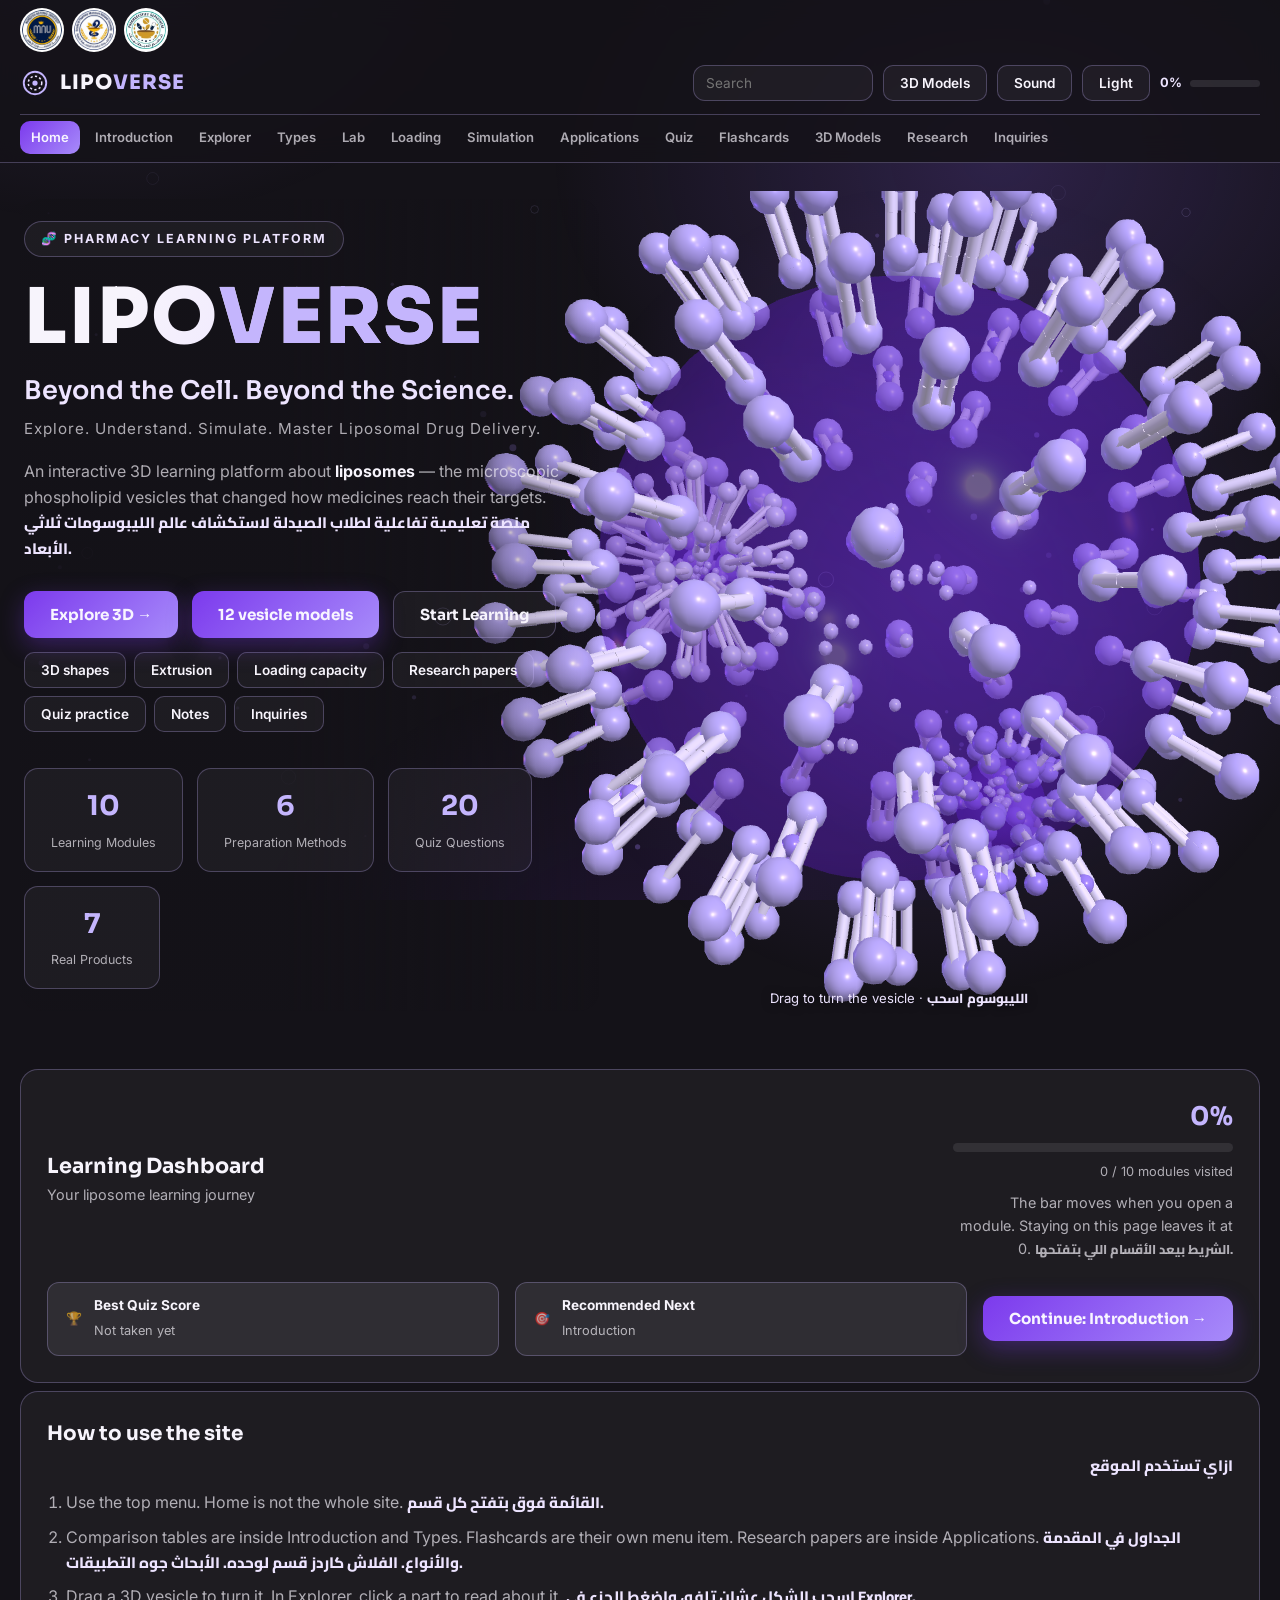
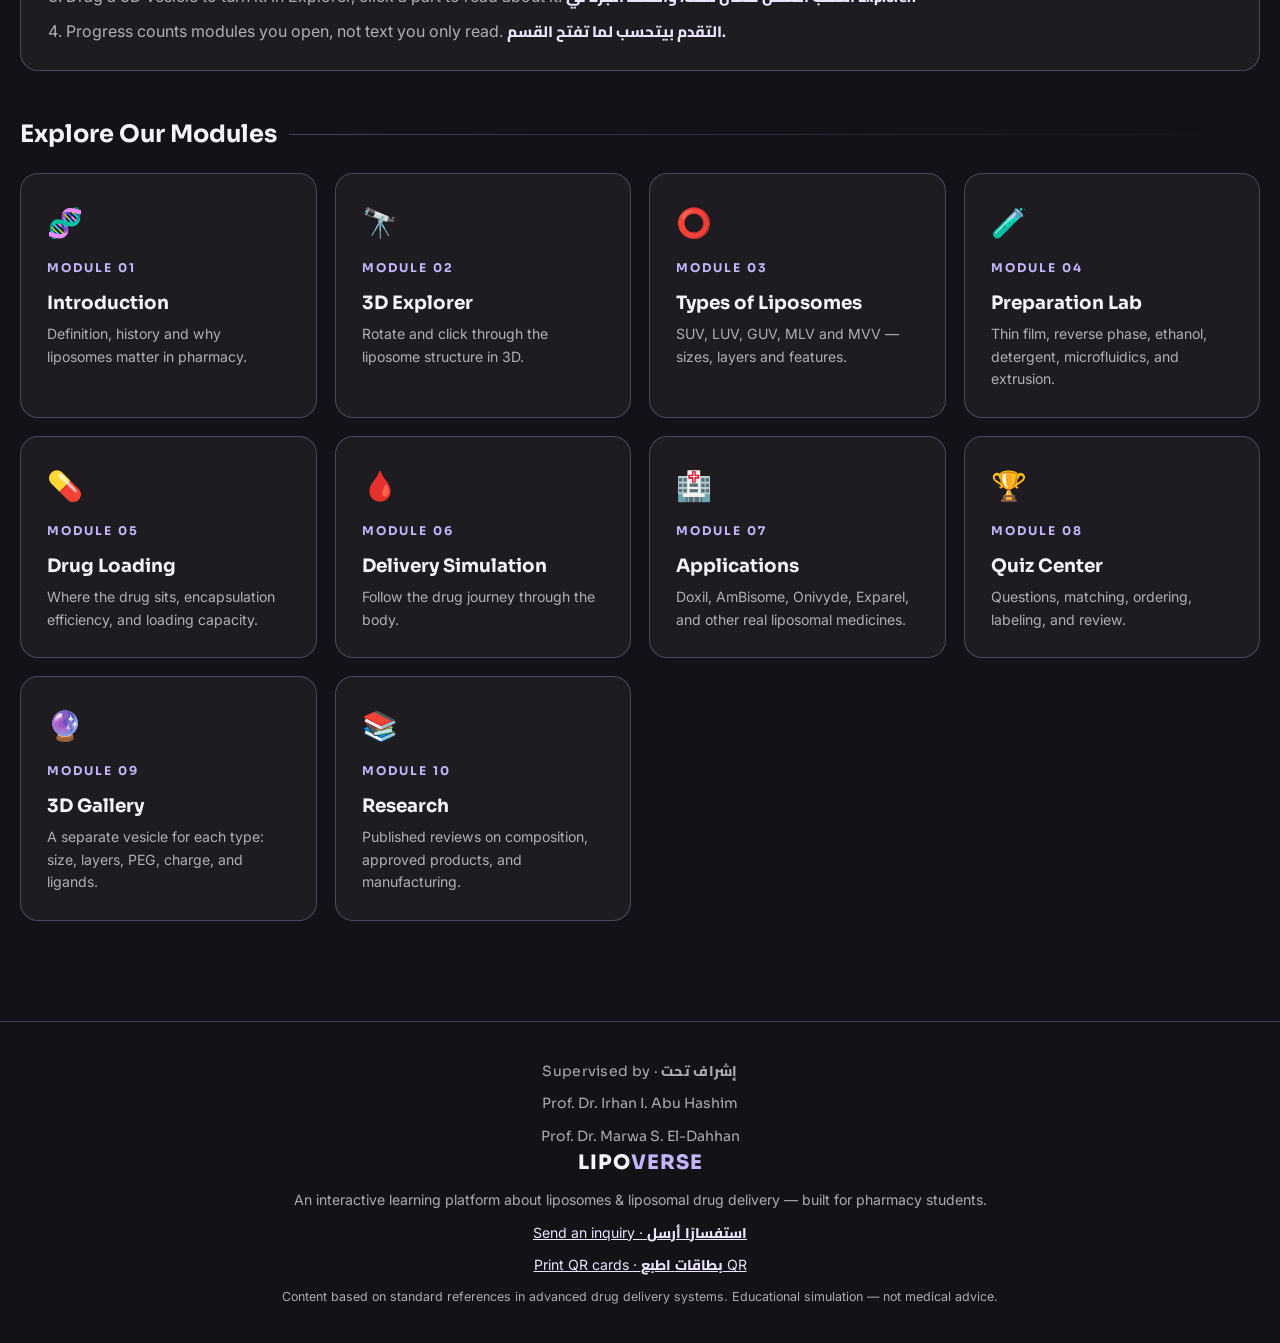
==== commit e3bc36cf: "Let the Types shapes turn instead of staying a fixed drawing. The vesicle on that page was a still c" ====
--- a/index.html
+++ b/index.html
@@ -8,7 +8,7 @@
 <link rel="preconnect" href="https://fonts.googleapis.com">
 <link rel="preconnect" href="https://fonts.gstatic.com" crossorigin>
 <link href="https://fonts.googleapis.com/css2?family=Sora:wght@400;600;700;800&family=Inter:wght@400;500;600;700&family=Cairo:wght@400;600;700;800&display=swap" rel="stylesheet">
-<link rel="stylesheet" href="css/style.css?v=3">
+<link rel="stylesheet" href="css/style.css?v=4">
 <script type="importmap">
 {
   "imports": {
@@ -311,24 +311,26 @@
   <div class="page-head">
     <span class="page-chip">Module 03</span>
     <h1>Types of Liposomes</h1>
-    <p>Select a type to see how its structure changes — number of bilayers and internal compartments.</p>
+    <p>Select a type. The model turns, so the bilayers and inner compartments are not a fixed drawing.</p>
+    <p class="ar">اختار النوع. الشكل بيتحرك، والأزرار تحت الموديل مش فوقه.</p>
     <button type="button" class="bookmark-btn" data-bookmark="types">☆ Save</button>
   </div>
-
-  <div class="shape-panel glass-card">
-    <h2>Open this type in 3D</h2>
-    <p class="ar">الأشكال ثلاثية الأبعاد مش الرسم اللي تحت. دوس على الاسم.</p>
-    <div class="gallery-picks" data-shape-row></div>
-  </div>
-
-  <div class="type-selector" id="type-selector"></div>
 
   <div class="type-layout">
     <div class="glass-card type-viz">
-      <div id="type-svg-wrap"></div>
+      <canvas id="type-canvas" aria-label="Turning 3D model of the selected liposome type"></canvas>
+      <div class="explorer-hint">Drag to rotate · Scroll to zoom</div>
       <div class="type-viz-caption" id="type-caption"></div>
+      <div class="type-selector" id="type-selector"></div>
     </div>
     <div class="glass-card type-details" id="type-details"></div>
+  </div>
+
+  <div class="shape-panel below-model glass-card">
+    <h2>More 3D shapes</h2>
+    <p>These buttons sit under the model. Tap a name and that shape turns here — it no longer stays a fixed drawing.</p>
+    <p class="ar">الأزرار تحت الموديل. دوس على الاسم والشكل هيتغير ويدور في نفس الصفحة.</p>
+    <div class="gallery-picks" data-shape-row="types"></div>
   </div>
 
   <h2 class="section-title">Comparison Table</h2>
@@ -617,9 +619,9 @@
 
 <script src="js/sound.js?v=3"></script>
 <script src="js/main.js"></script>
-<script src="js/sim.js"></script>
+<script src="js/sim.js?v=4"></script>
 <script type="module">
-  import { initUpgrade } from './js/upgrade.js';
+  import { initUpgrade } from './js/upgrade.js?v=4';
   initUpgrade();
 </script>
 </body>
--- a/css/style.css
+++ b/css/style.css
@@ -306,9 +306,14 @@
 
 /* ---------- Types ---------- */
 .type-selector { display: flex; gap: 10px; flex-wrap: wrap; margin-bottom: 22px; }
+.type-viz .type-selector { justify-content: center; margin: 12px 0 0; }
 .type-layout { display: grid; grid-template-columns: 1fr 1fr; gap: 20px; align-items: stretch; }
-.type-viz { display: flex; flex-direction: column; align-items: center; justify-content: center; min-height: 380px; }
-.type-viz svg { max-width: 100%; height: auto; }
+.type-viz { display: flex; flex-direction: column; align-items: center; justify-content: center; min-height: 0; }
+#type-canvas { width: 100%; height: 420px; display: block; cursor: grab; touch-action: none; border-radius: 14px; background: radial-gradient(circle at 50% 45%, rgba(56, 36, 92, 0.92), rgba(20,18,24,0.5)); }
+#type-canvas:active { cursor: grabbing; }
+.type-viz svg, .type-cross svg { max-width: 100%; height: auto; }
+.type-cross { display: flex; align-items: center; gap: 12px; margin-bottom: 14px; }
+.type-cross span { font-size: 0.72rem; letter-spacing: 1px; text-transform: uppercase; color: var(--faint); }
 .type-viz-caption { color: var(--cyan); font-weight: 700; margin-top: 12px; font-family: var(--font-display); }
 .type-details h3 { font-family: var(--font-display); font-size: 1.3rem; margin-bottom: 4px; }
 .type-details .type-full { color: var(--teal); font-weight: 600; font-size: 0.9rem; margin-bottom: 14px; }
@@ -618,7 +623,7 @@
   .bookmark-btn { position: static; margin-top: 10px; }
   .seal-bar img { width: 36px; height: 36px; }
   .gallery-caption { flex-direction: column; gap: 4px; }
-  #gallery-canvas { height: 300px; }
+  #gallery-canvas, #type-canvas { height: 300px; }
   .glass-card { padding: 18px; }
   .hero-stats .stat { min-width: 45%; }
   .nav-progress-bar { width: 46px; }
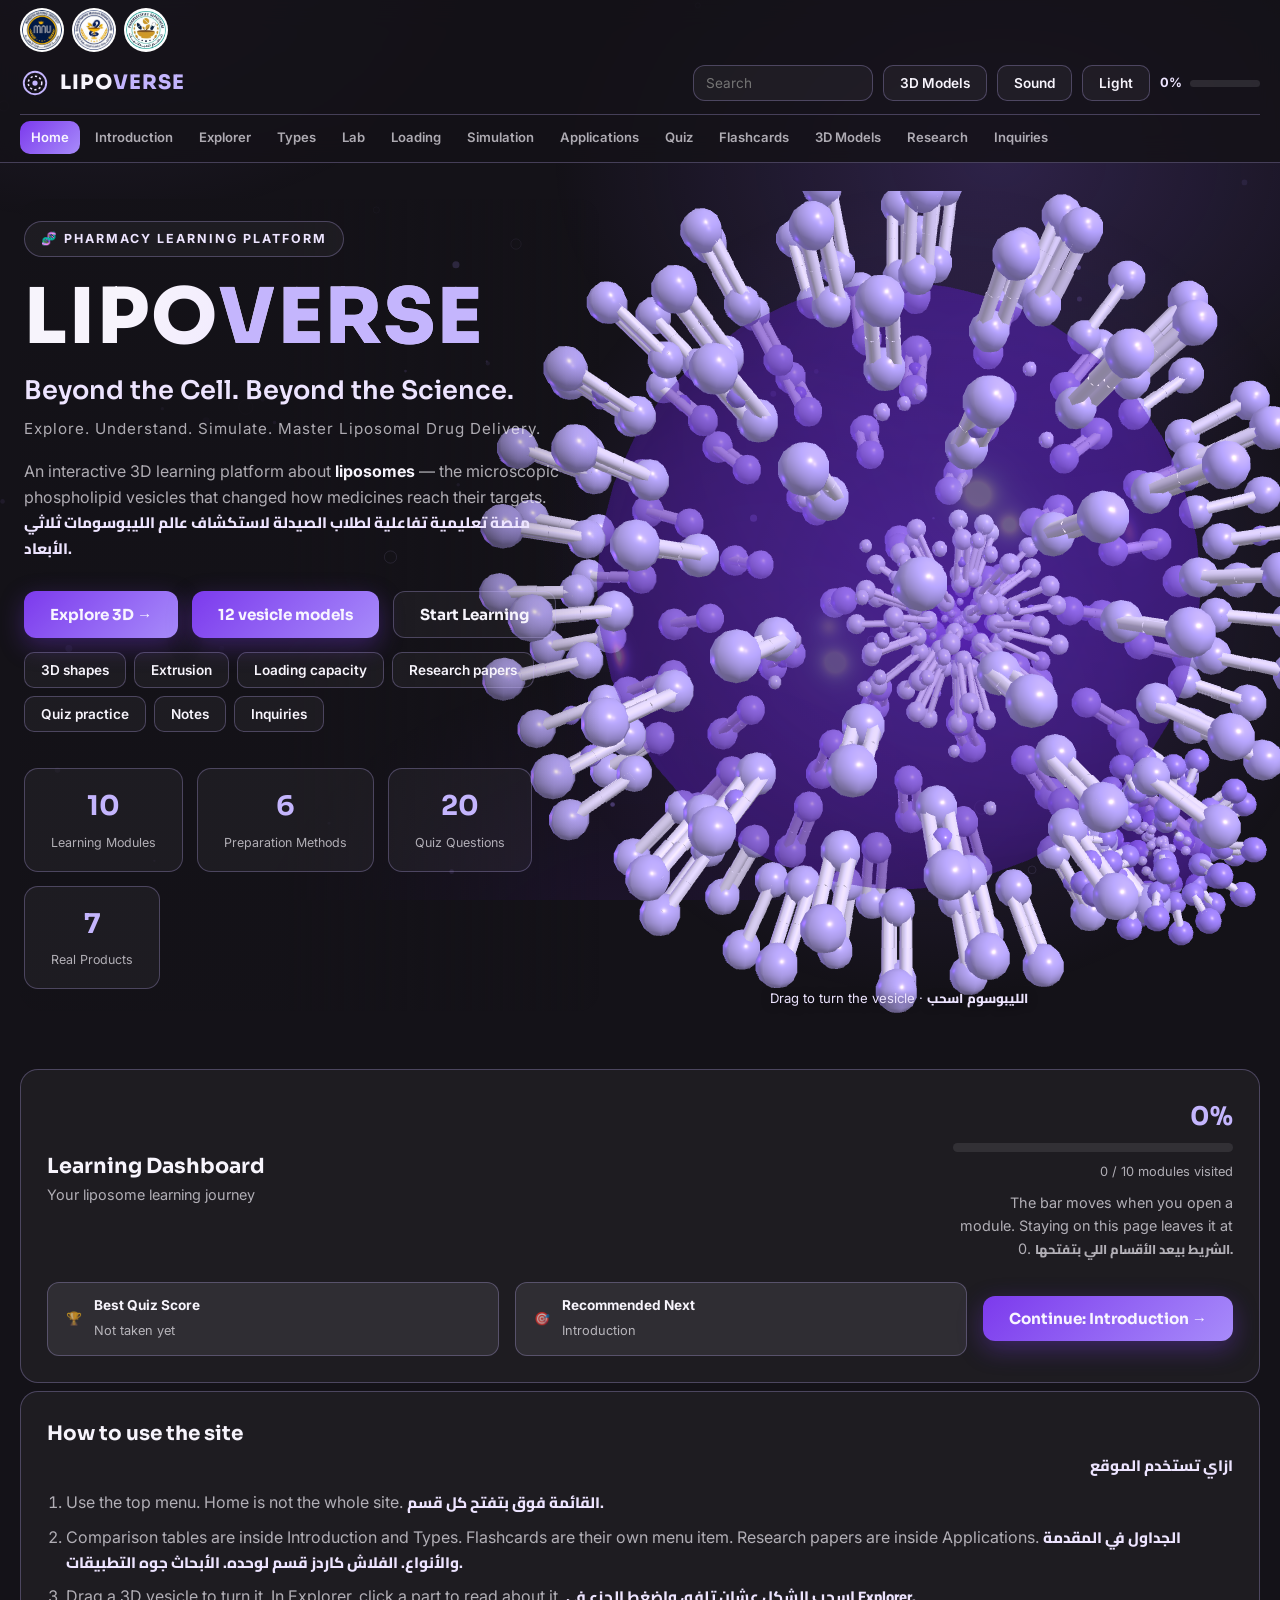
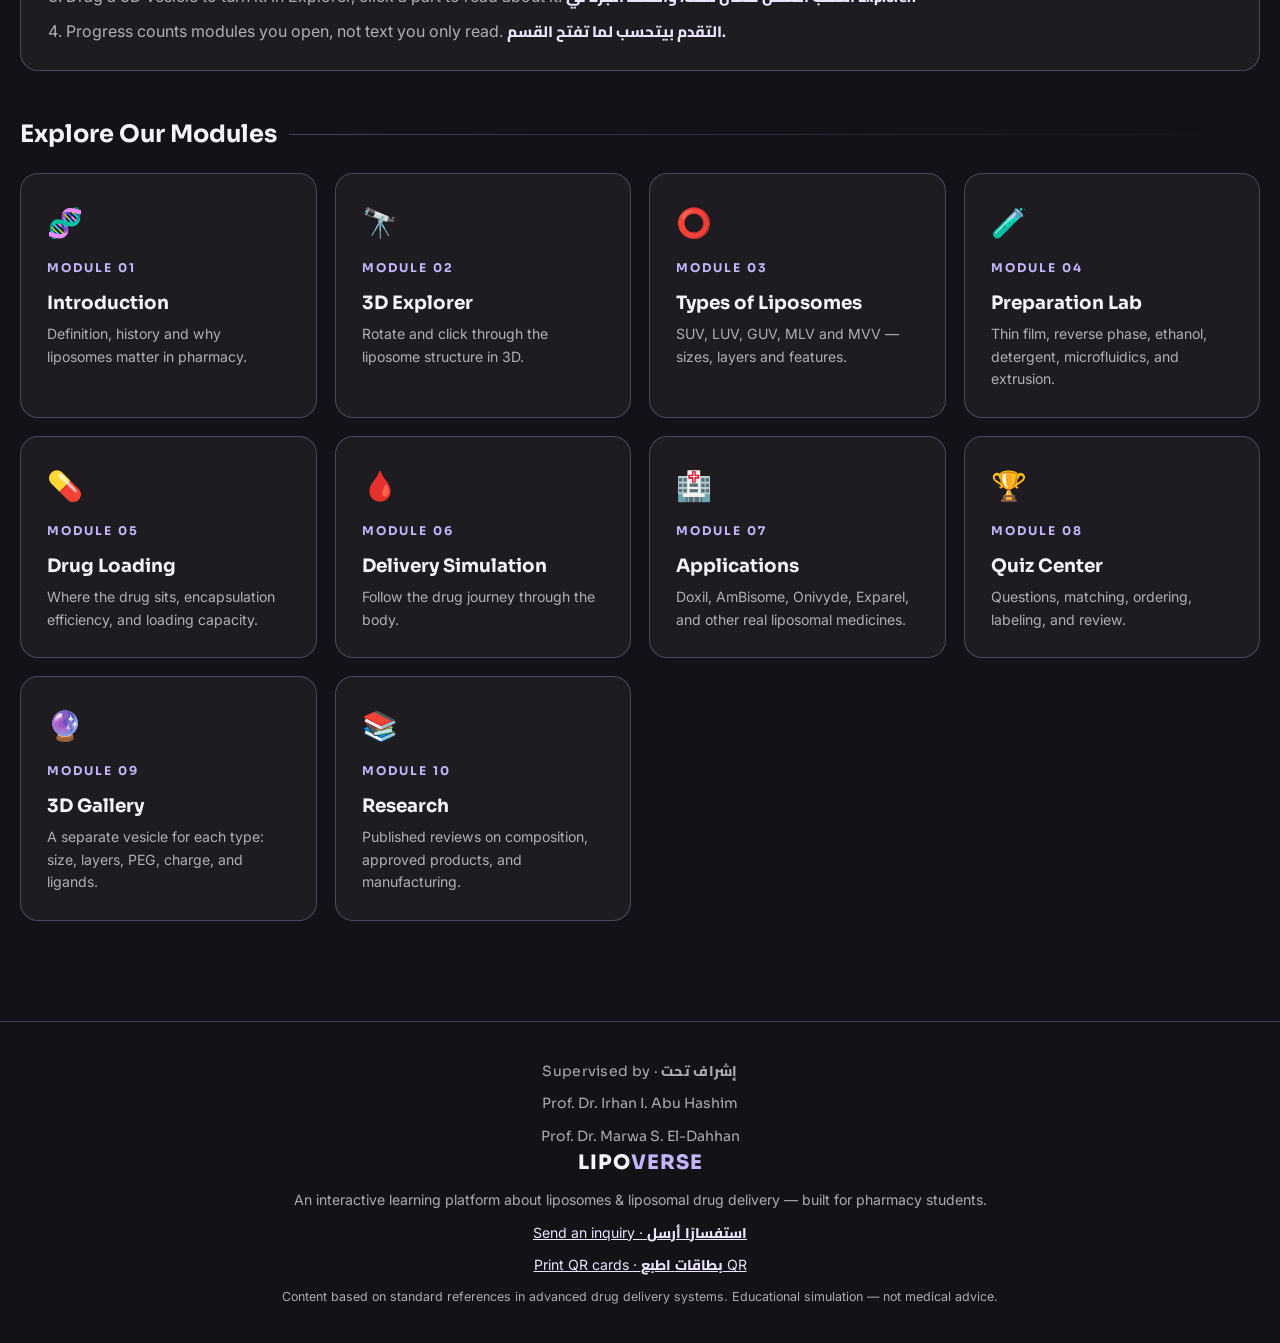
==== commit cd4ce6e3: "Add a teaching diagram for each lab preparation method. The method list was text only, so each one n" ====
--- a/index.html
+++ b/index.html
@@ -8,7 +8,7 @@
 <link rel="preconnect" href="https://fonts.googleapis.com">
 <link rel="preconnect" href="https://fonts.gstatic.com" crossorigin>
 <link href="https://fonts.googleapis.com/css2?family=Sora:wght@400;600;700;800&family=Inter:wght@400;500;600;700&family=Cairo:wght@400;600;700;800&display=swap" rel="stylesheet">
-<link rel="stylesheet" href="css/style.css?v=4">
+<link rel="stylesheet" href="css/style.css?v=5">
 <script type="importmap">
 {
   "imports": {
@@ -353,7 +353,8 @@
   <div class="page-head">
     <span class="page-chip">Module 04</span>
     <h1>Virtual Preparation Lab</h1>
-    <p>Principle, materials, steps, advantages, and limitations for each preparation method.</p>
+    <p>Principle, materials, steps, advantages, and limitations for each preparation method. Each method opens with a teaching diagram.</p>
+    <p class="ar">كل طريقة ليها رسم توضيحي. دوس على الاسم وهتلاقي الصورة فوق التفاصيل.</p>
     <button type="button" class="bookmark-btn" data-bookmark="lab">☆ Save</button>
   </div>
 
@@ -619,7 +620,8 @@
 
 <script src="js/sound.js?v=3"></script>
 <script src="js/main.js"></script>
-<script src="js/sim.js?v=4"></script>
+<script src="js/lab-art.js?v=5"></script>
+<script src="js/sim.js?v=5"></script>
 <script type="module">
   import { initUpgrade } from './js/upgrade.js?v=4';
   initUpgrade();
--- a/css/style.css
+++ b/css/style.css
@@ -325,6 +325,12 @@
 
 /* ---------- Lab ---------- */
 .lab-tabs { display: flex; gap: 10px; flex-wrap: wrap; margin-bottom: 20px; }
+.lab-method { display: inline-flex; align-items: center; gap: 8px; text-align: left; }
+.lab-method-icon { width: 34px; height: 34px; flex: 0 0 34px; }
+.lab-method-icon svg { width: 34px; height: 34px; display: block; }
+.lab-figure { margin: 0 0 16px; }
+.lab-figure svg { width: 100%; max-width: 720px; height: auto; display: block; }
+.lab-figure figcaption { margin-top: 8px; }
 .lab-panel h3 { font-family: var(--font-display); font-size: 1.35rem; margin-bottom: 6px; }
 .lab-panel .lab-principle { color: var(--muted); margin-bottom: 20px; }
 .lab-cols { display: grid; grid-template-columns: 1.4fr 1fr; gap: 24px; }
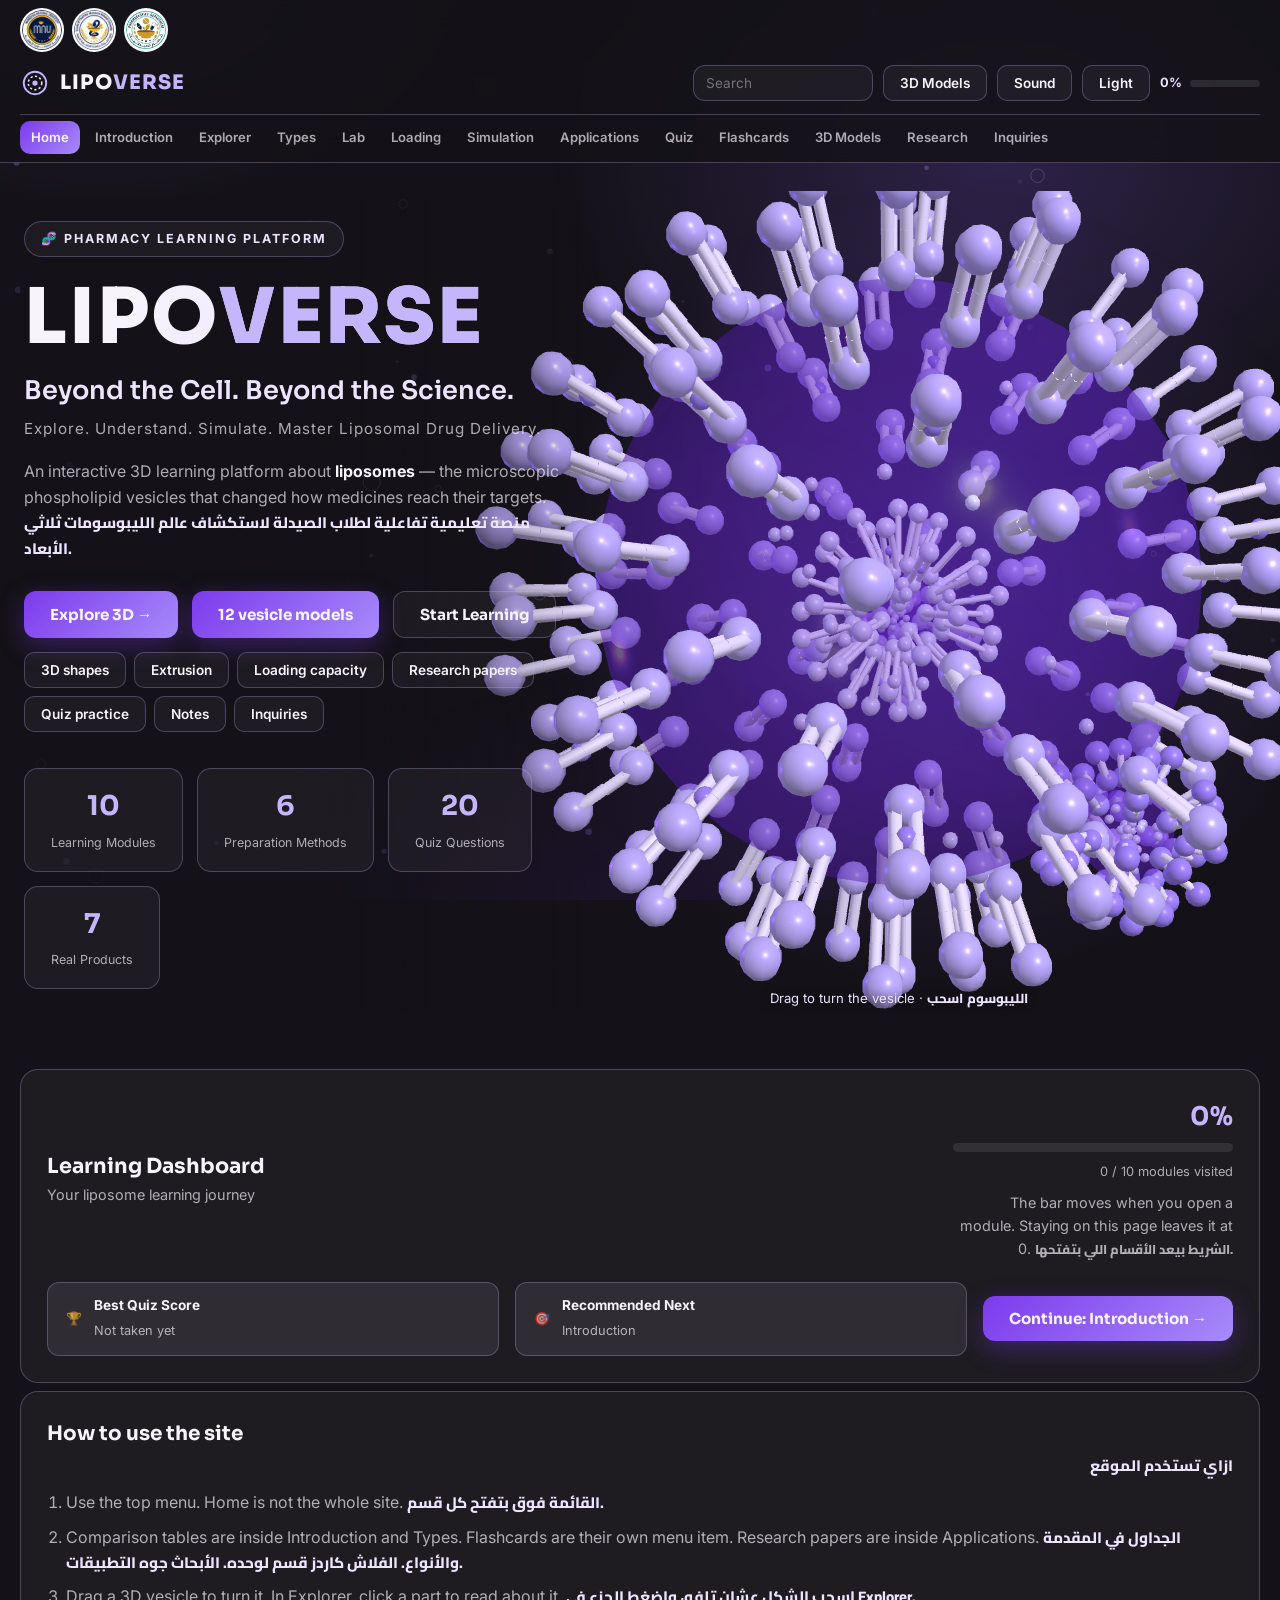
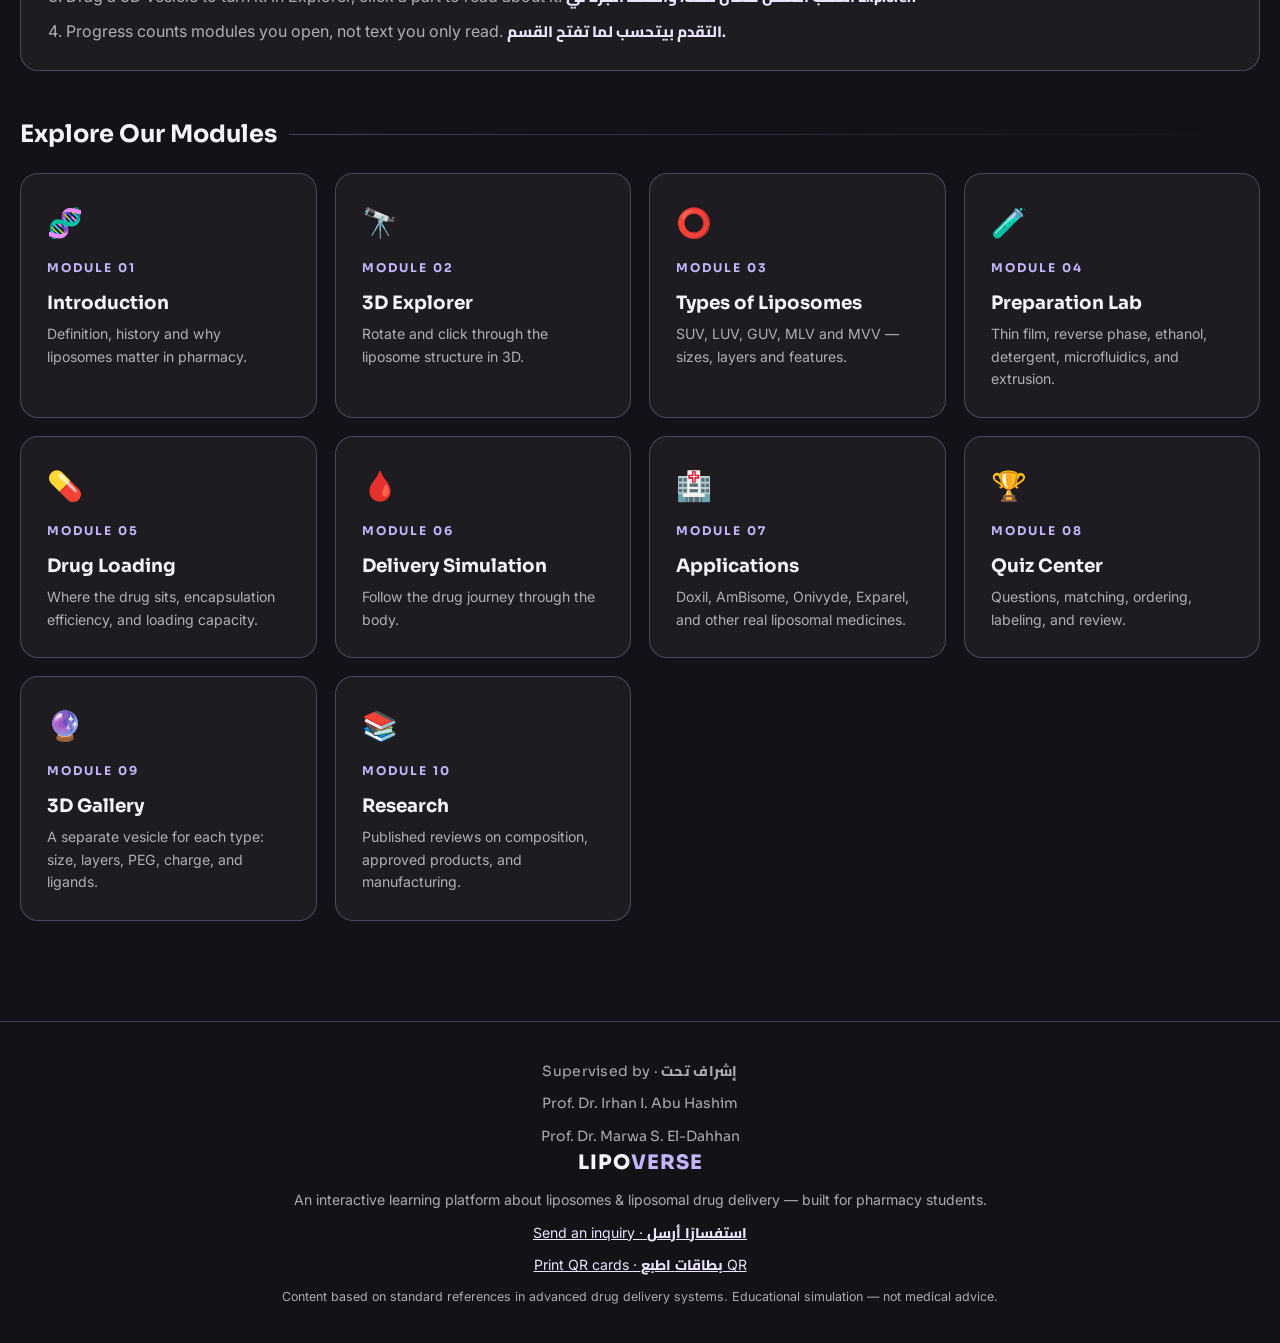
==== commit bd9f5433: "Raise the site sounds so a phone speaker can actually carry them. The cues were too quiet, and the s" ====
--- a/index.html
+++ b/index.html
@@ -618,7 +618,7 @@
   </div>
 </footer>
 
-<script src="js/sound.js?v=3"></script>
+<script src="js/sound.js?v=6"></script>
 <script src="js/main.js"></script>
 <script src="js/lab-art.js?v=5"></script>
 <script src="js/sim.js?v=5"></script>
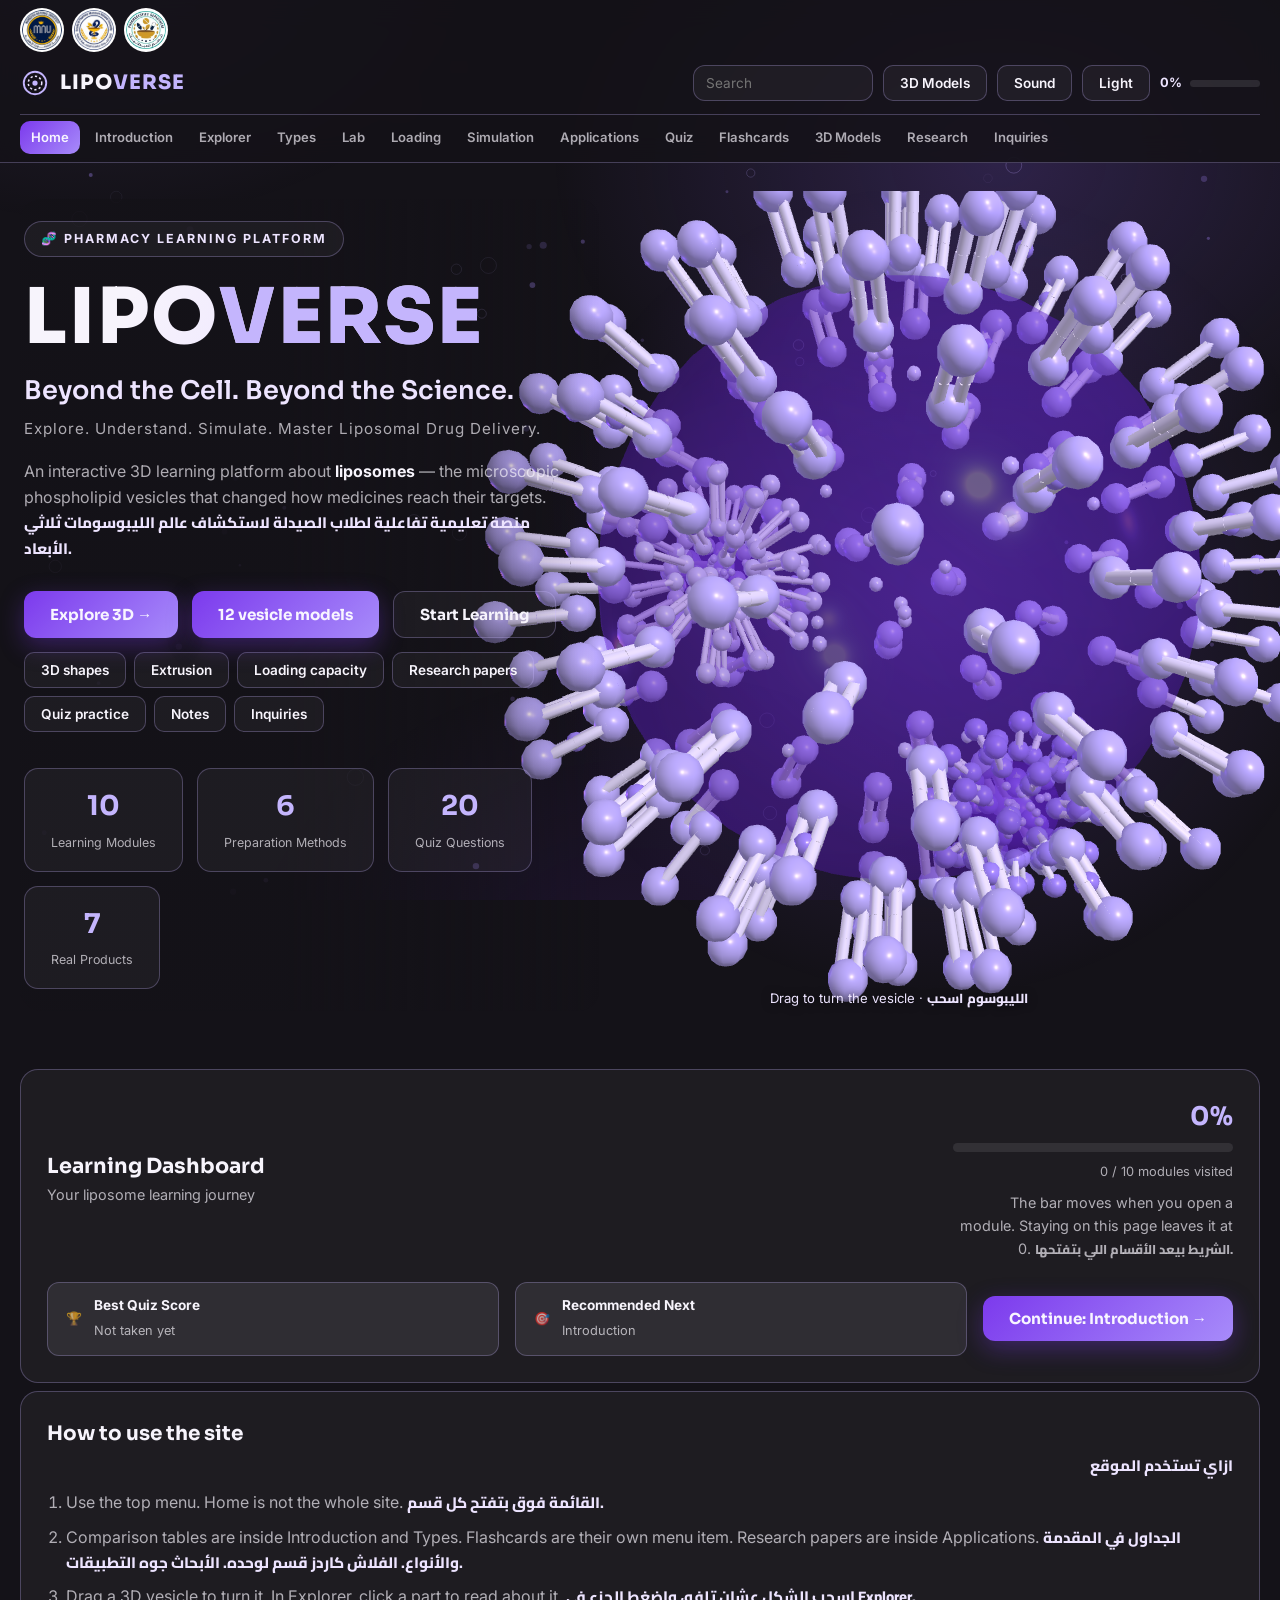
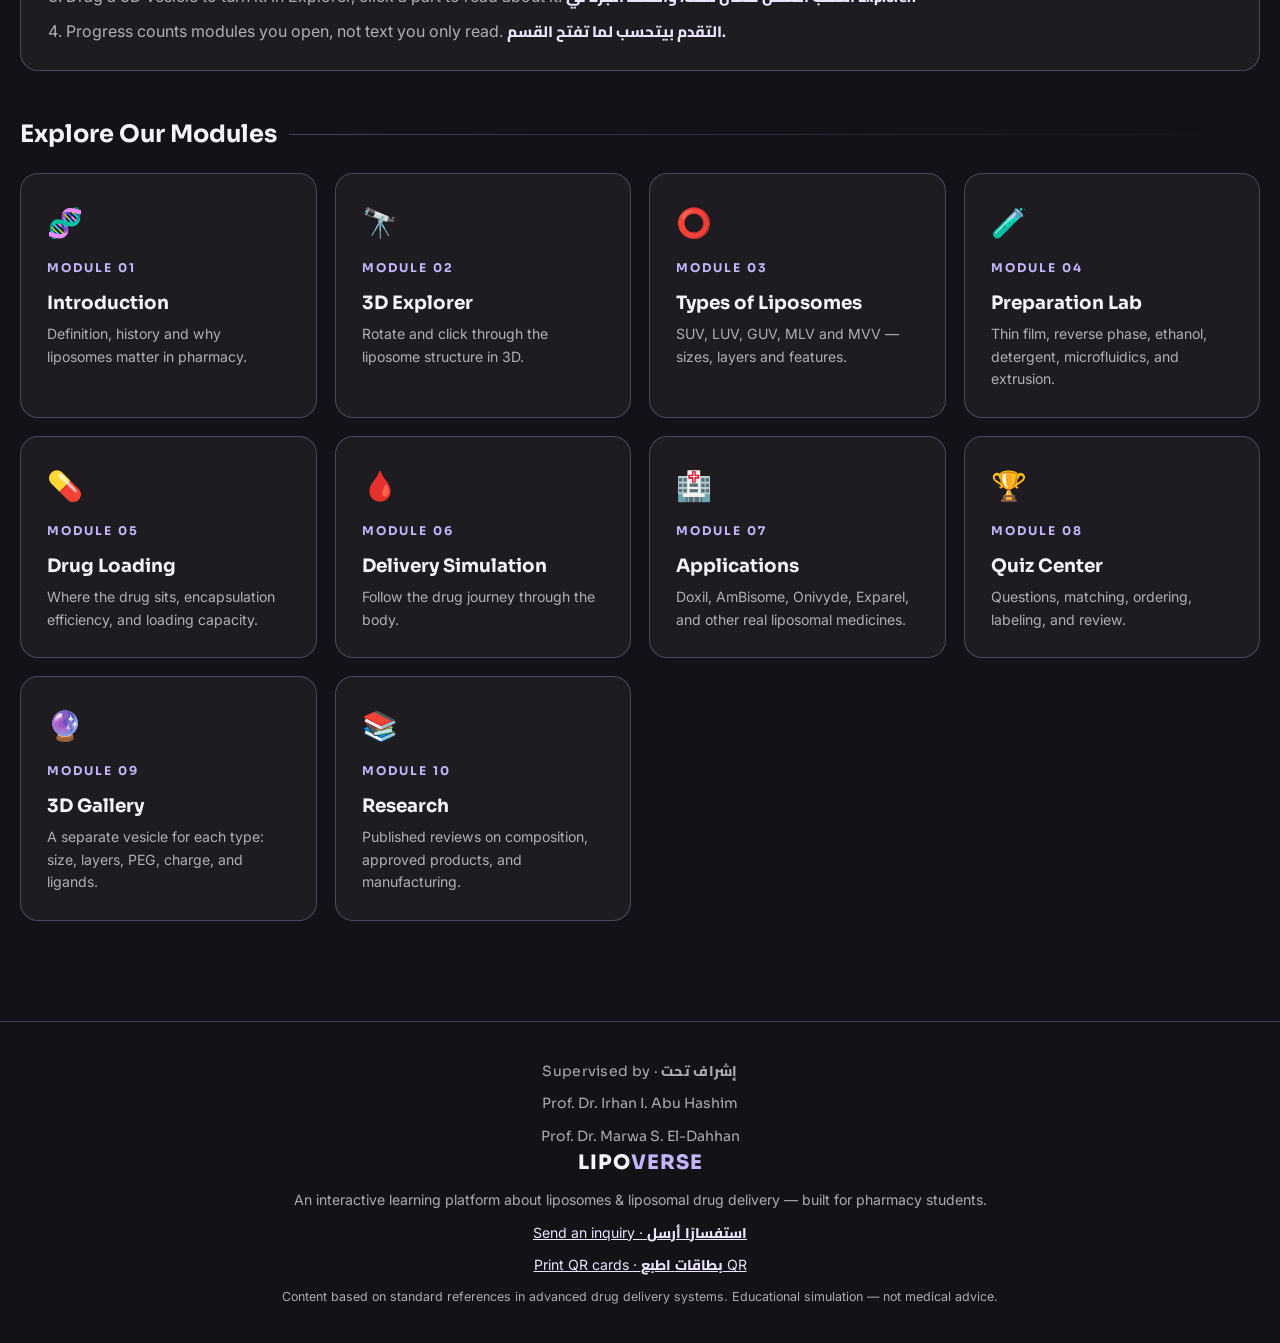
==== commit 400c984a: "Make button presses louder and start the 3D drag sound immediately. The click was too soft for a pho" ====
--- a/index.html
+++ b/index.html
@@ -618,7 +618,7 @@
   </div>
 </footer>
 
-<script src="js/sound.js?v=6"></script>
+<script src="js/sound.js?v=7"></script>
 <script src="js/main.js"></script>
 <script src="js/lab-art.js?v=5"></script>
 <script src="js/sim.js?v=5"></script>
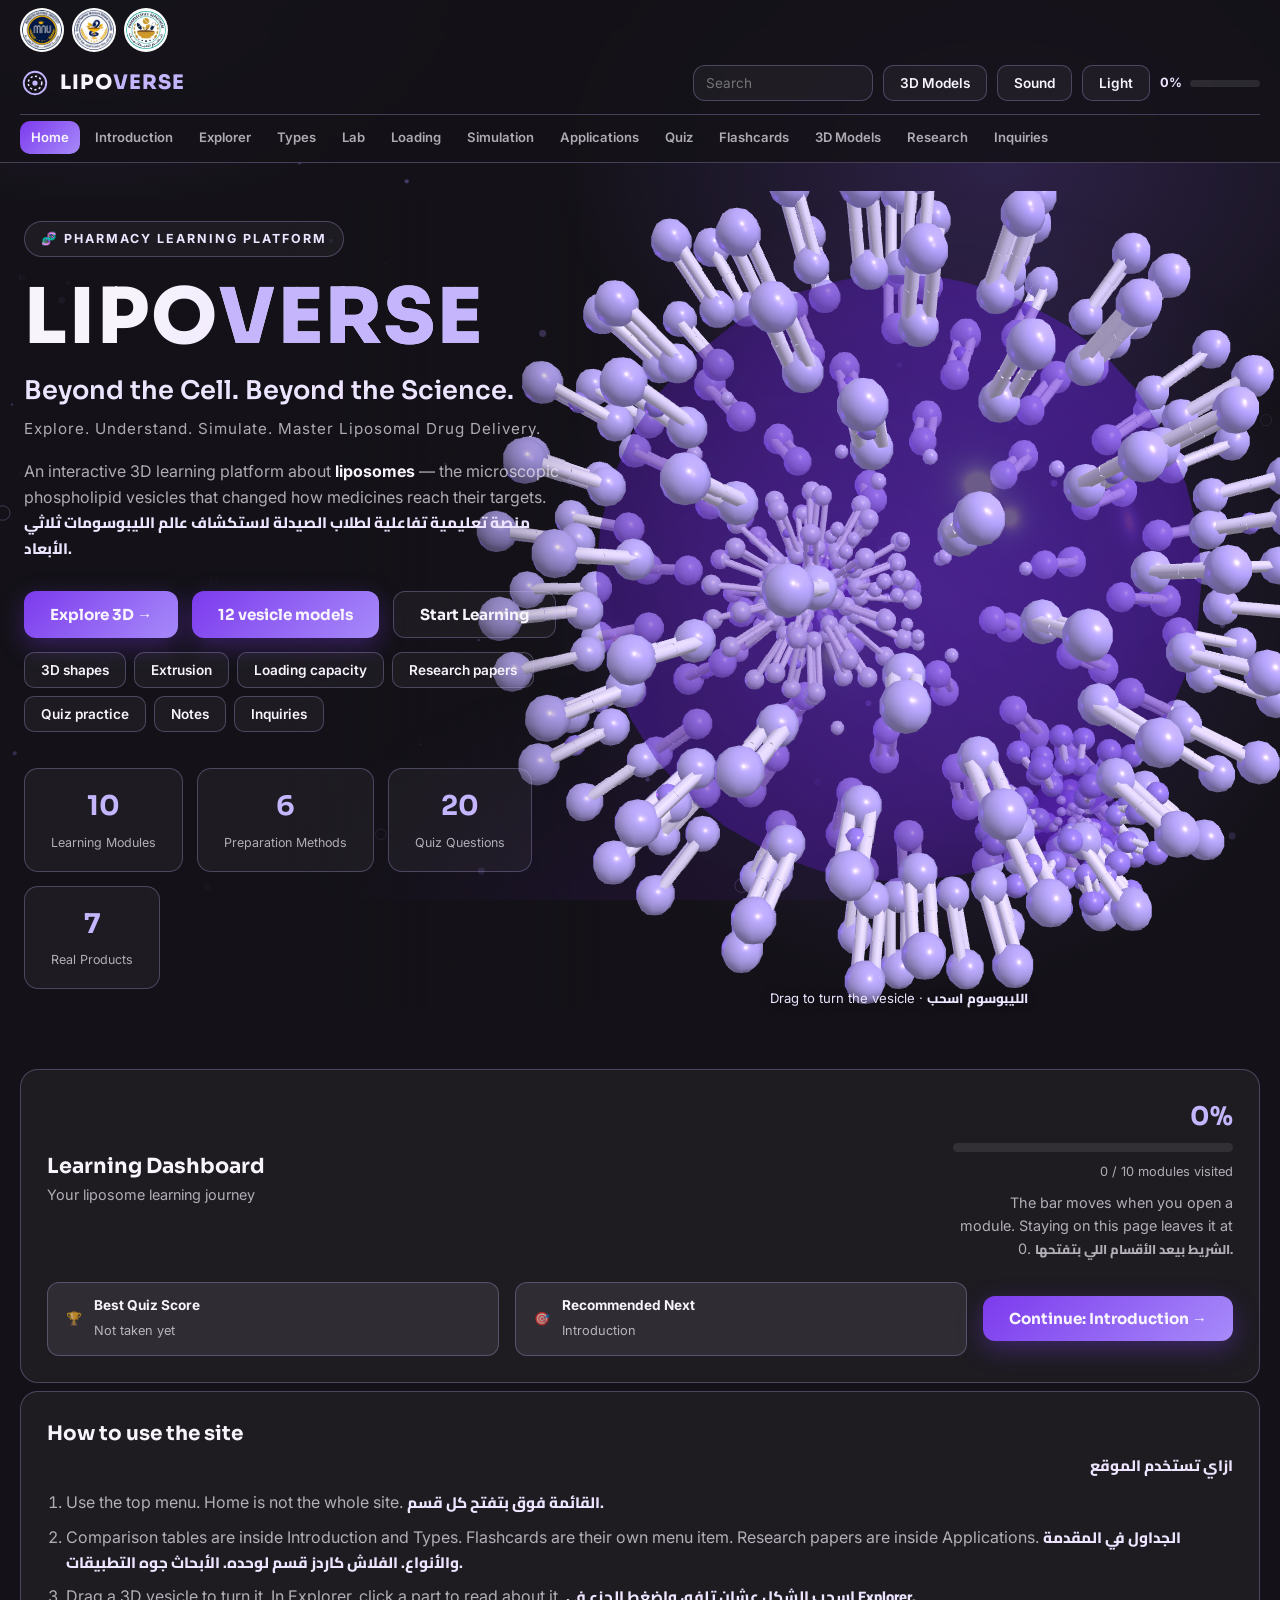
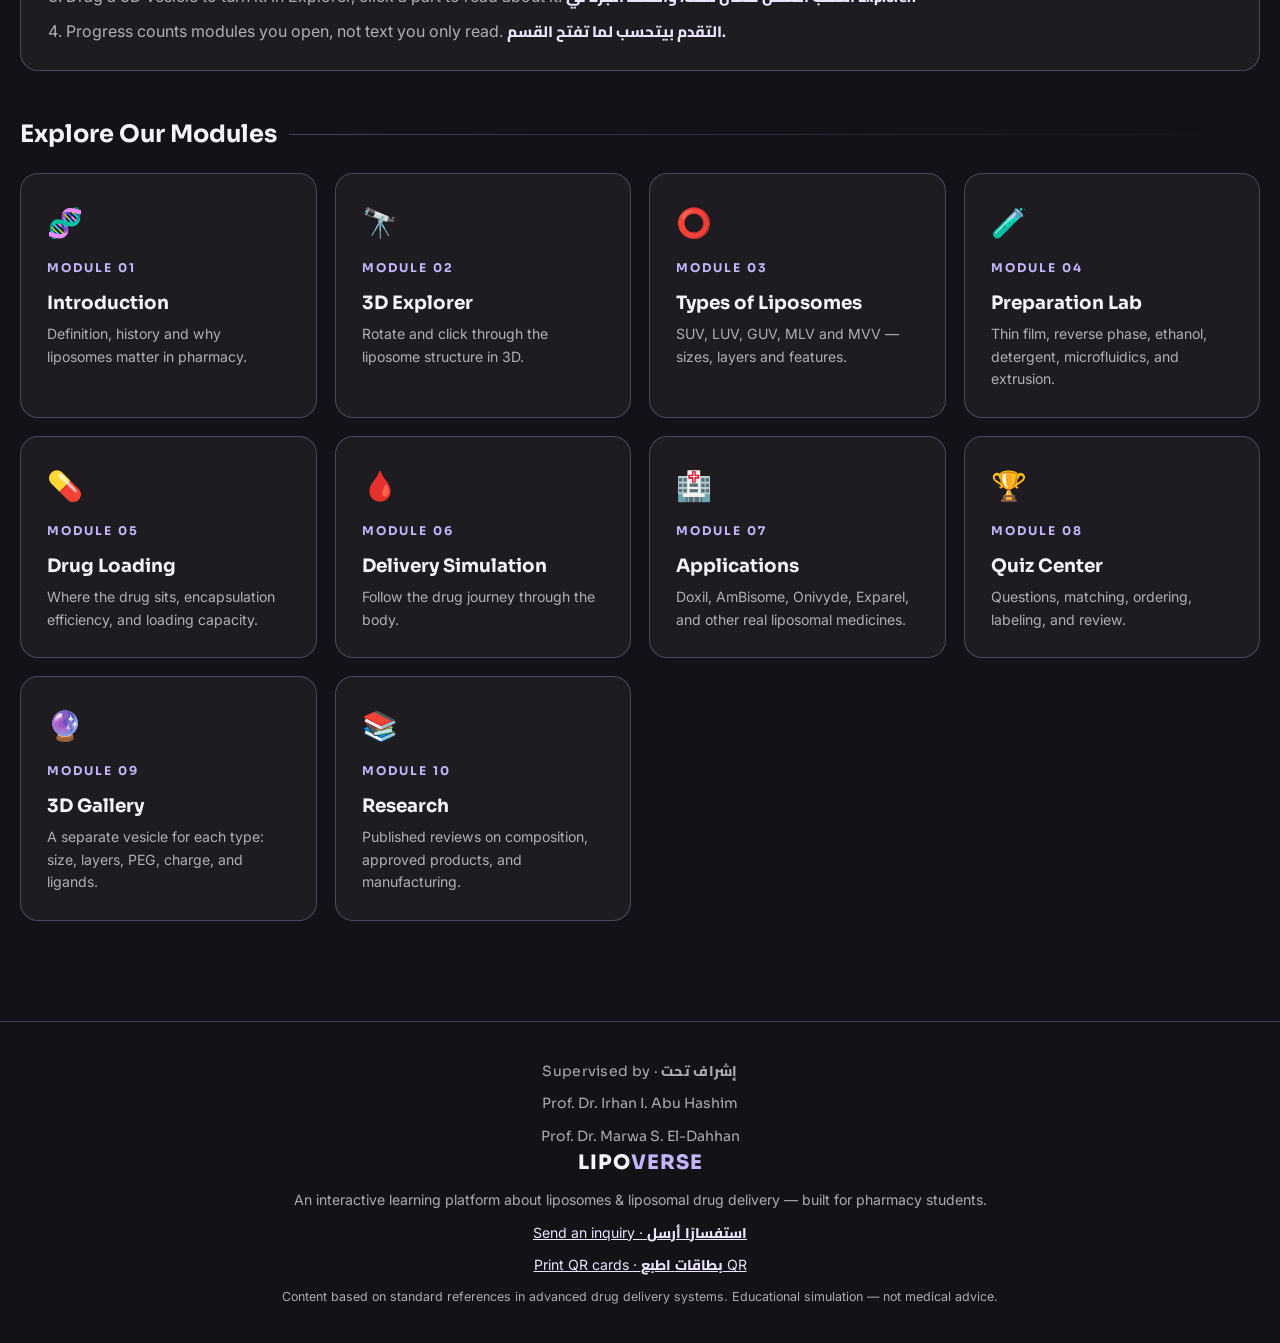
==== commit 56162c3a: "Play button sounds on the press, not after the finger lifts. The phone was also waking its speaker l" ====
--- a/index.html
+++ b/index.html
@@ -8,7 +8,7 @@
 <link rel="preconnect" href="https://fonts.googleapis.com">
 <link rel="preconnect" href="https://fonts.gstatic.com" crossorigin>
 <link href="https://fonts.googleapis.com/css2?family=Sora:wght@400;600;700;800&family=Inter:wght@400;500;600;700&family=Cairo:wght@400;600;700;800&display=swap" rel="stylesheet">
-<link rel="stylesheet" href="css/style.css?v=5">
+<link rel="stylesheet" href="css/style.css?v=6">
 <script type="importmap">
 {
   "imports": {
@@ -618,7 +618,7 @@
   </div>
 </footer>
 
-<script src="js/sound.js?v=7"></script>
+<script src="js/sound.js?v=8"></script>
 <script src="js/main.js"></script>
 <script src="js/lab-art.js?v=5"></script>
 <script src="js/sim.js?v=5"></script>
--- a/css/style.css
+++ b/css/style.css
@@ -139,6 +139,7 @@
 }
 
 /* ---------- Buttons ---------- */
+button, a, .ctrl-btn, .module-card { touch-action: manipulation; }
 .btn {
   font-family: var(--font-display); font-weight: 700; font-size: 0.95rem;
   padding: 13px 26px; border-radius: 12px; border: none; cursor: pointer;
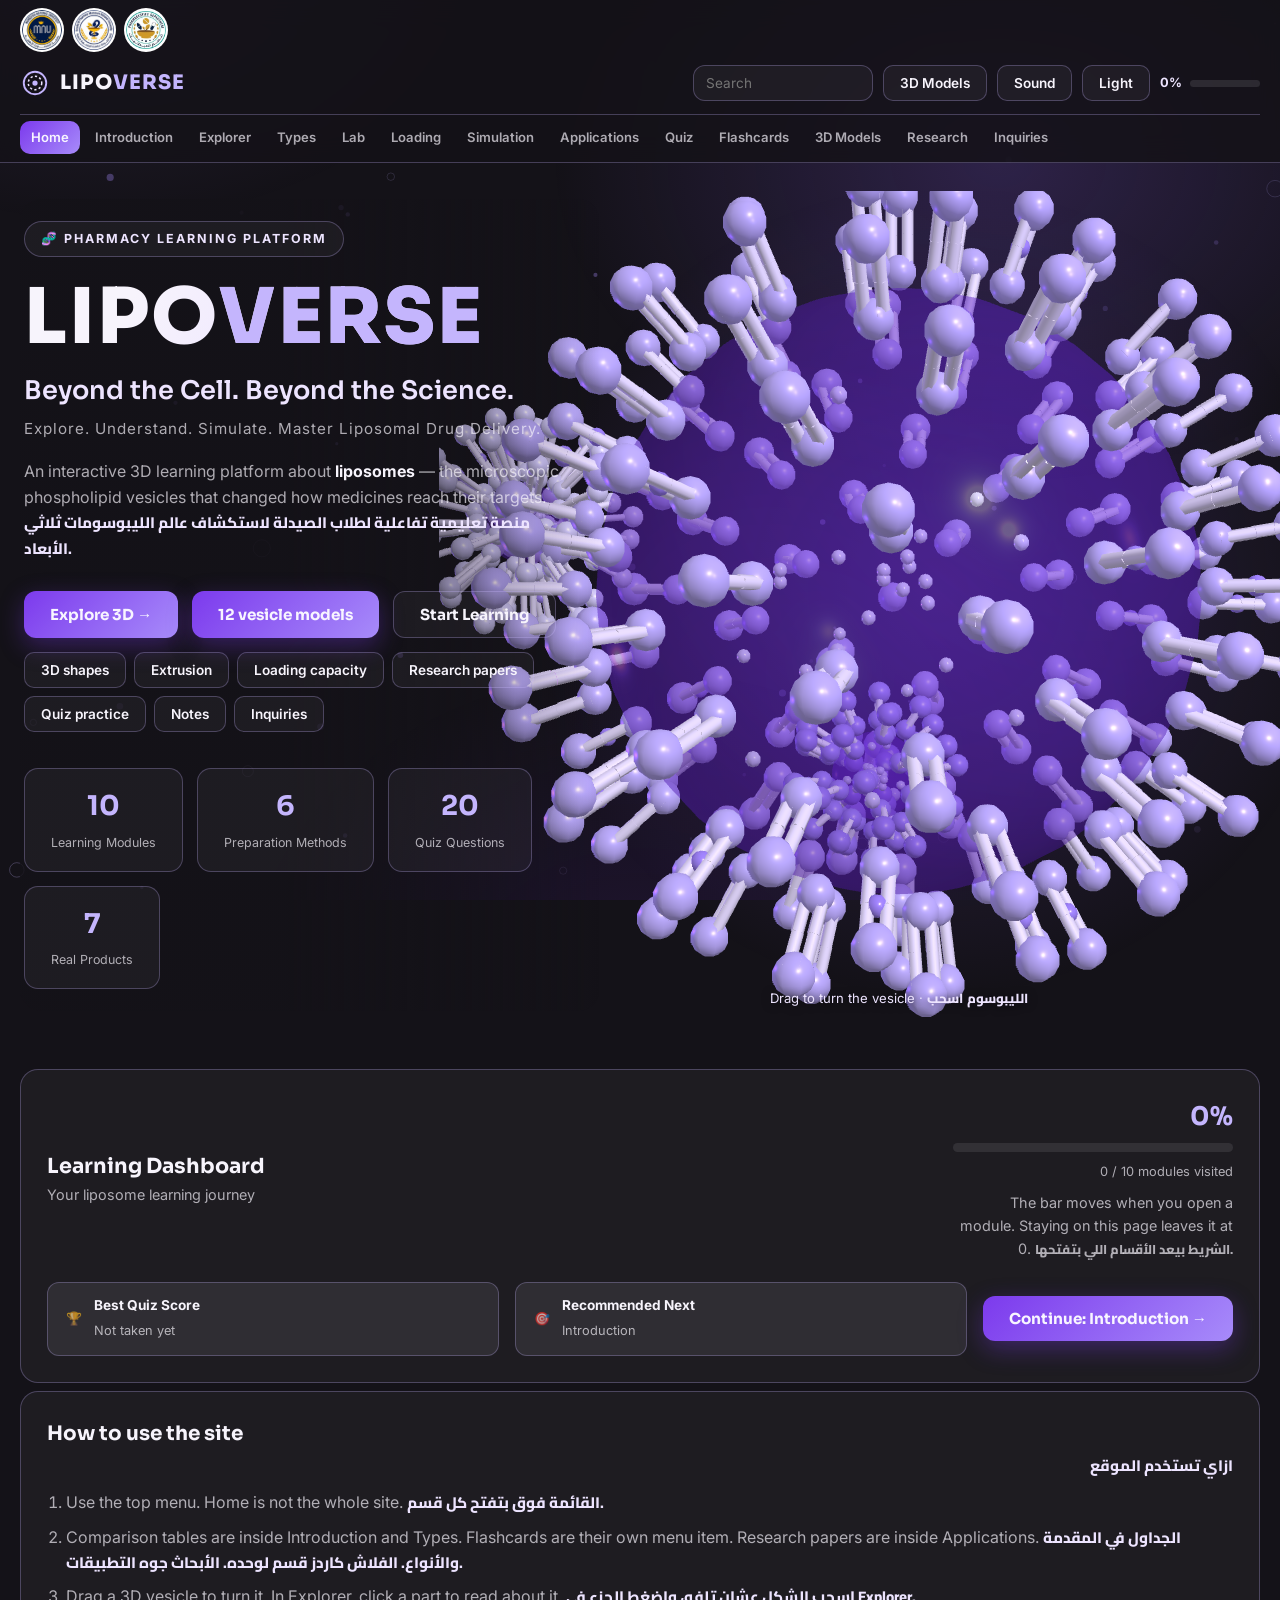
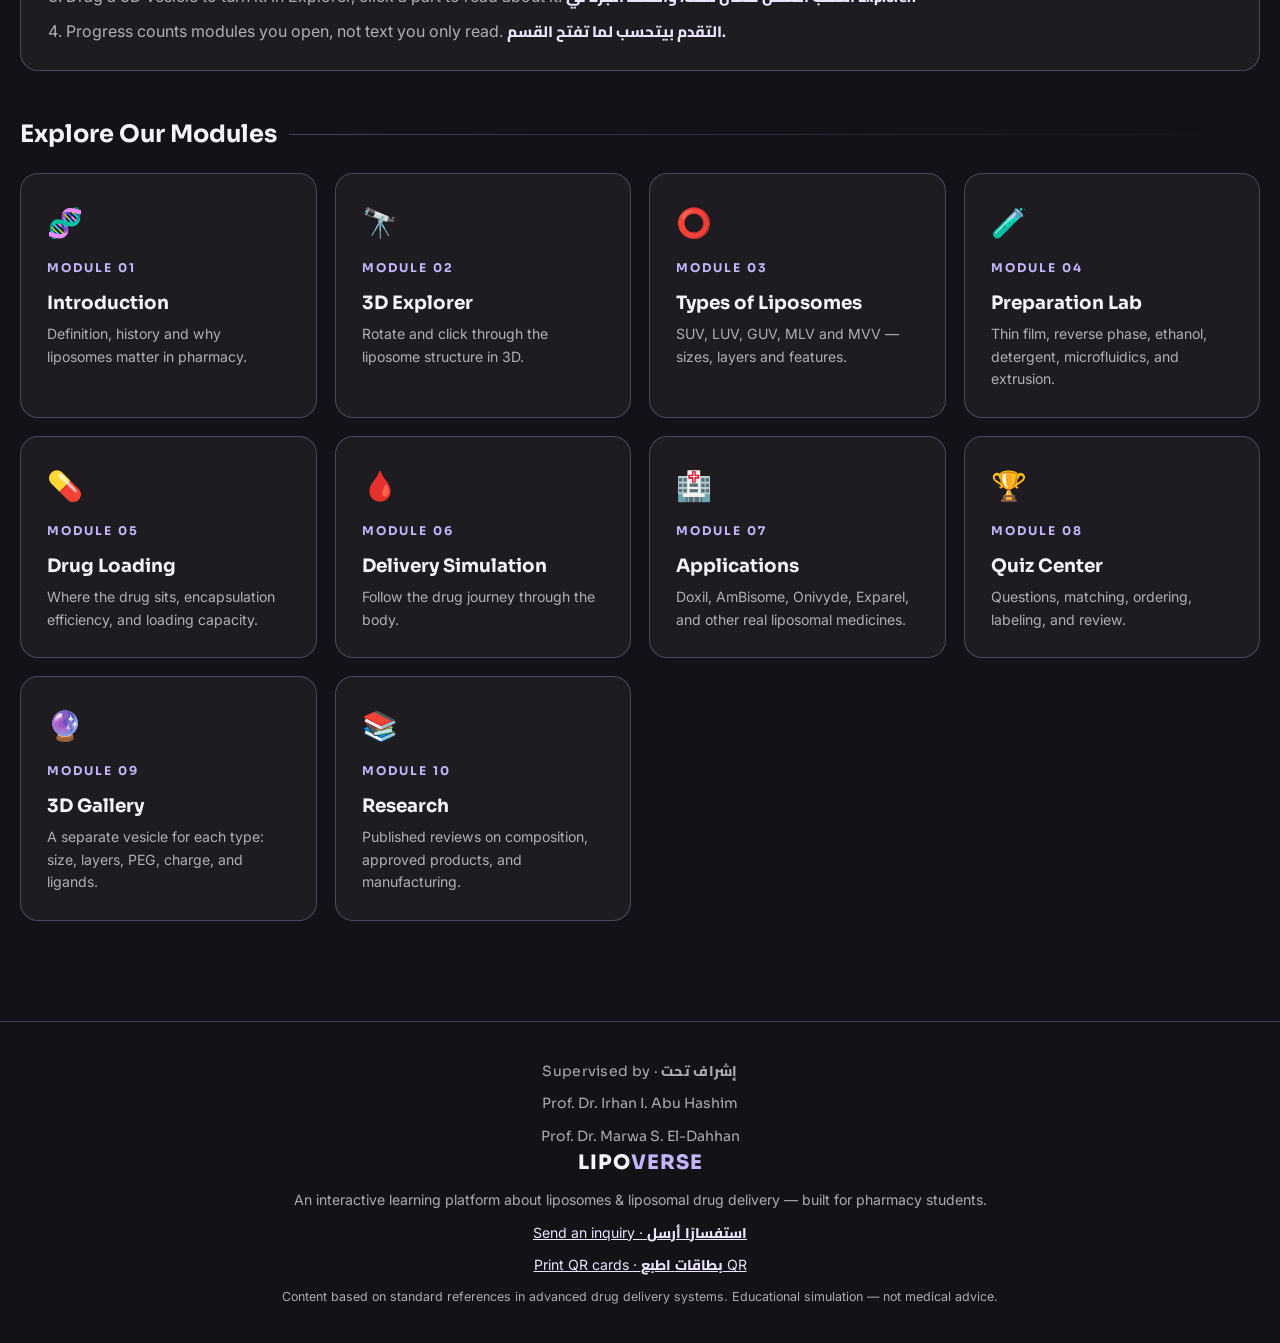
==== commit d0ca8601: "Give the 3D shape press a soft glass chime. The press was still a noise tick, and the new tone start" ====
--- a/index.html
+++ b/index.html
@@ -618,7 +618,7 @@
   </div>
 </footer>
 
-<script src="js/sound.js?v=8"></script>
+<script src="js/sound.js?v=9"></script>
 <script src="js/main.js"></script>
 <script src="js/lab-art.js?v=5"></script>
 <script src="js/sim.js?v=5"></script>
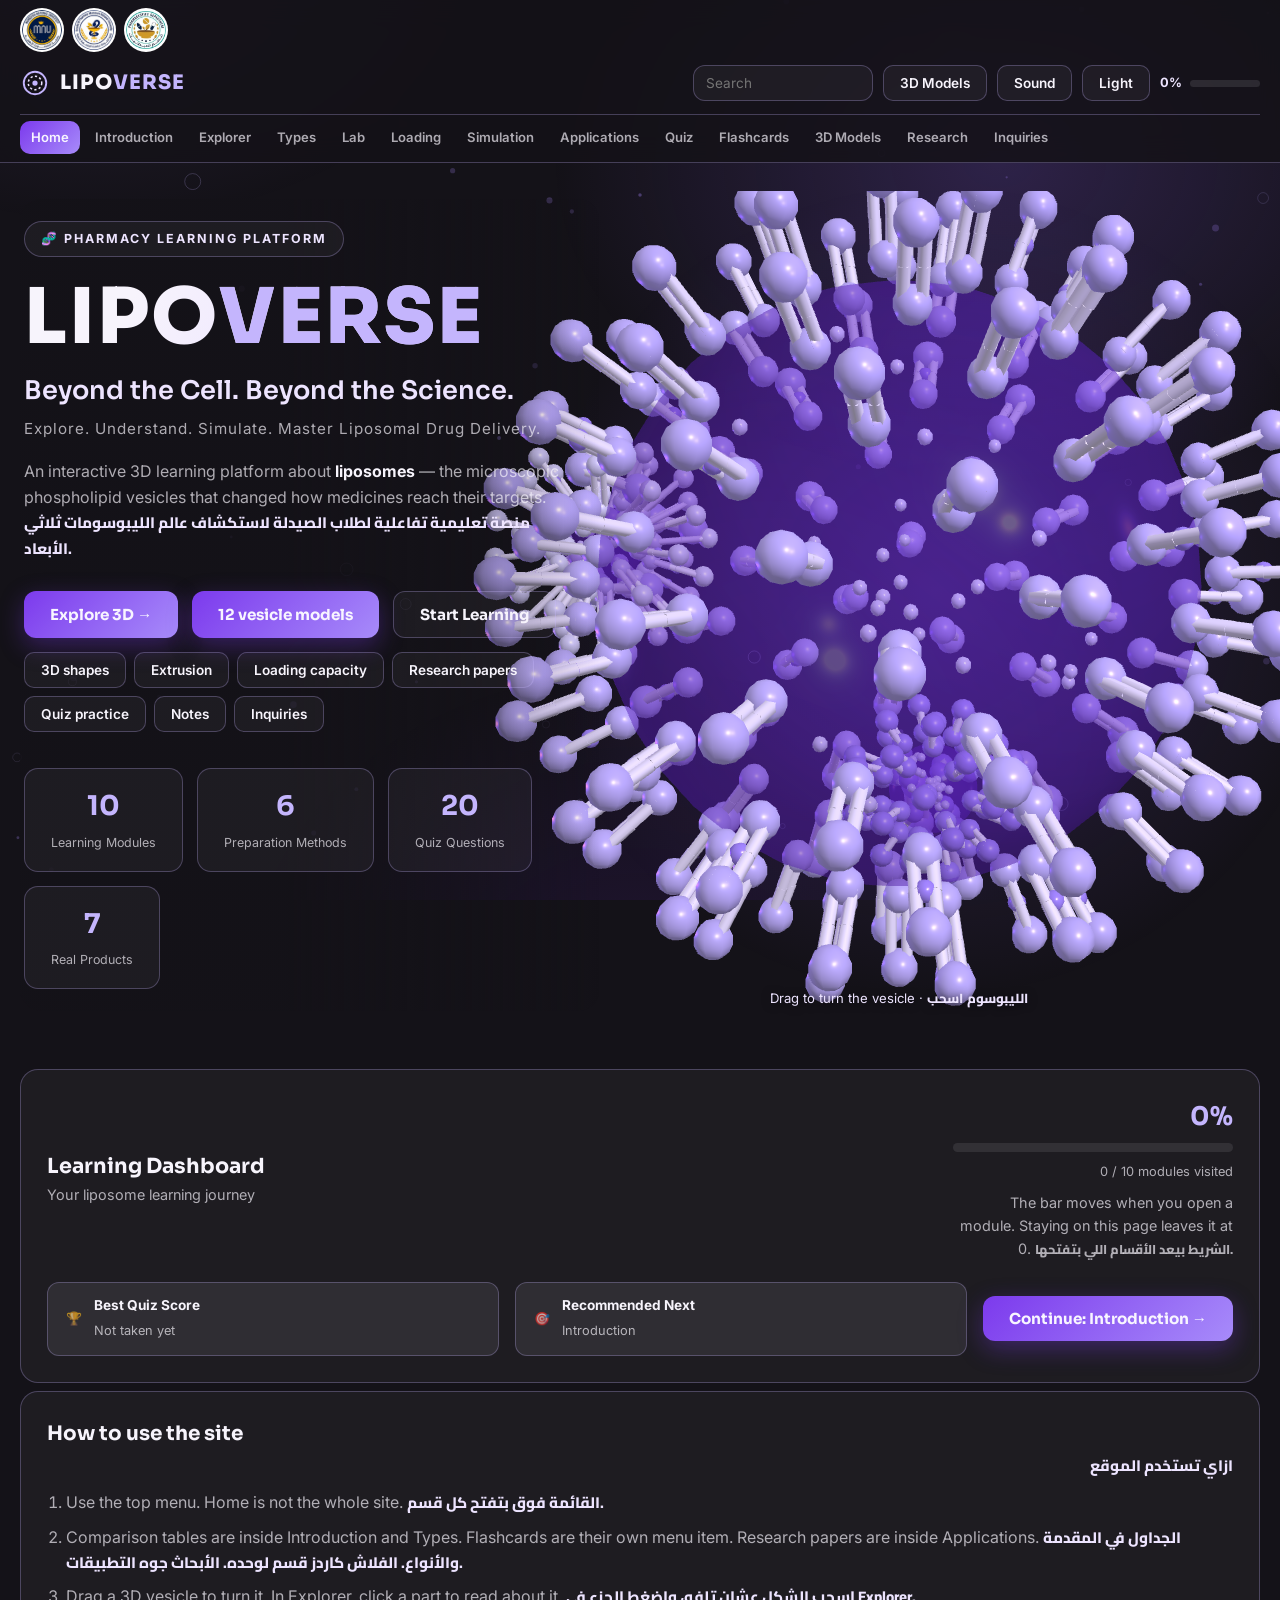
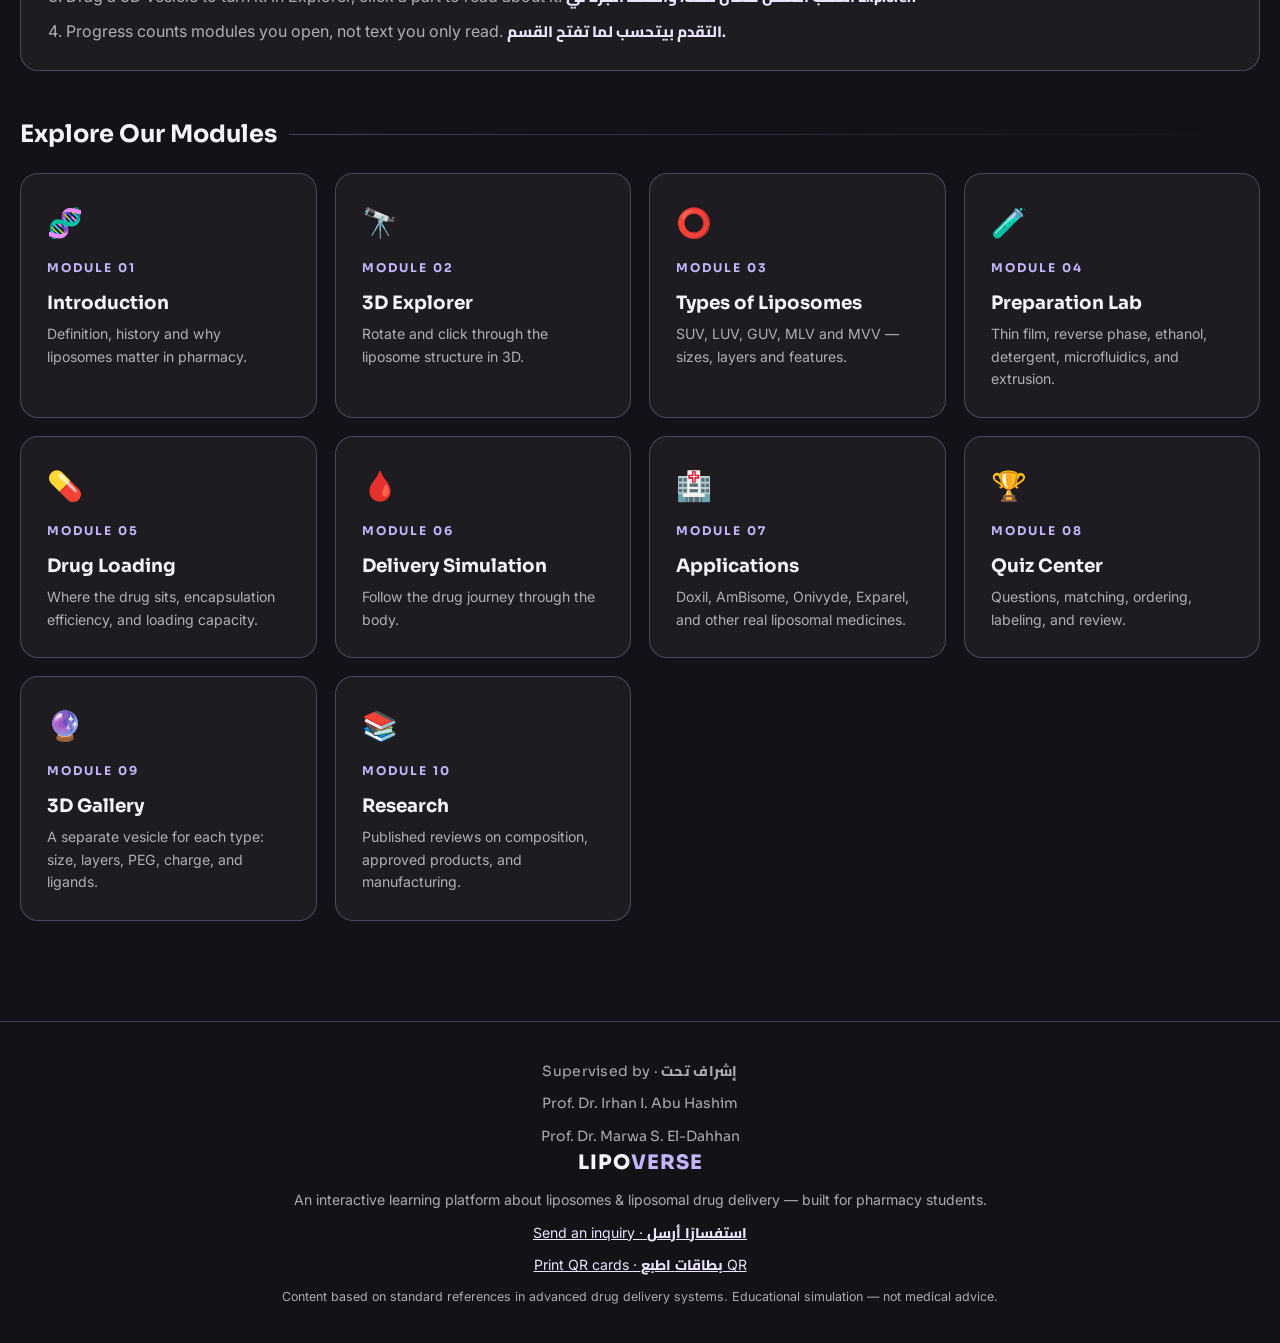
==== commit f1f152a3: "Replace the rainy 3D drag hiss with a soft glide. Turning the vesicle no longer loops filtered noise" ====
--- a/index.html
+++ b/index.html
@@ -618,7 +618,7 @@
   </div>
 </footer>
 
-<script src="js/sound.js?v=9"></script>
+<script src="js/sound.js?v=10"></script>
 <script src="js/main.js"></script>
 <script src="js/lab-art.js?v=5"></script>
 <script src="js/sim.js?v=5"></script>
